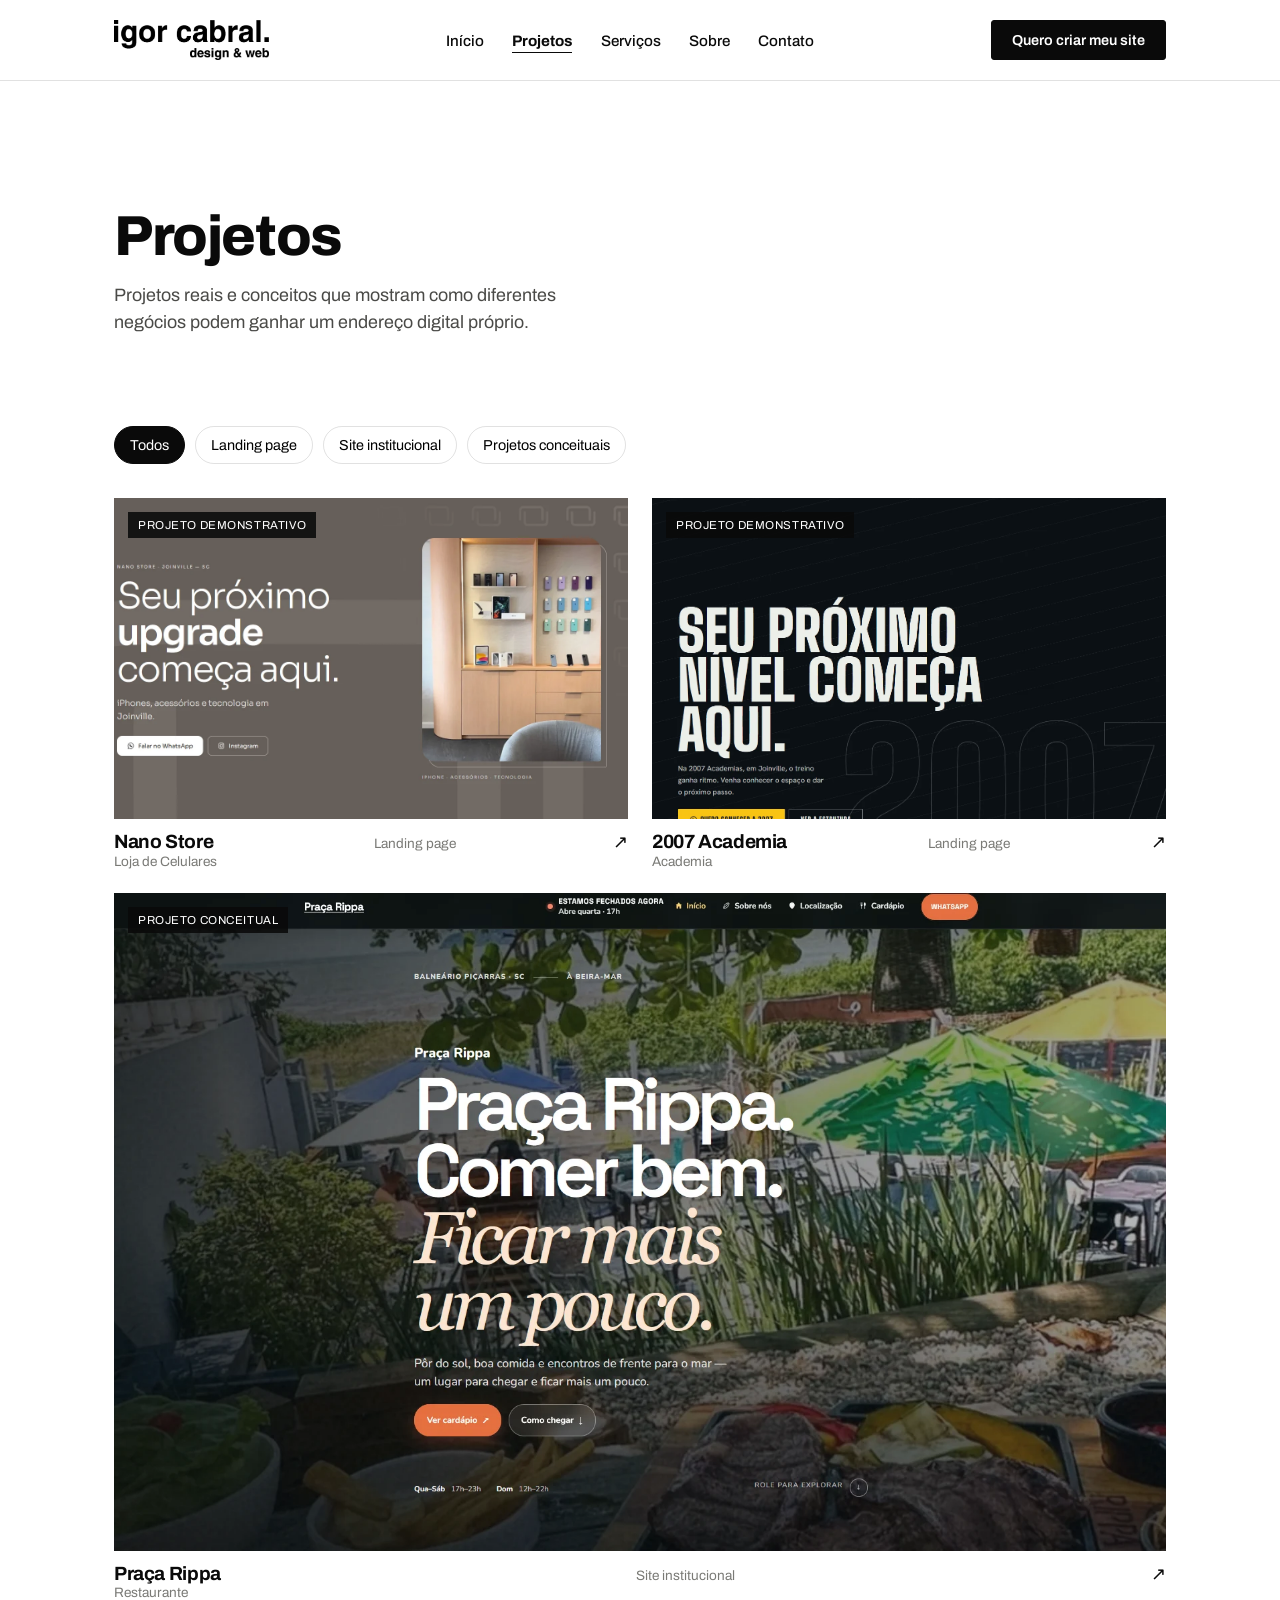
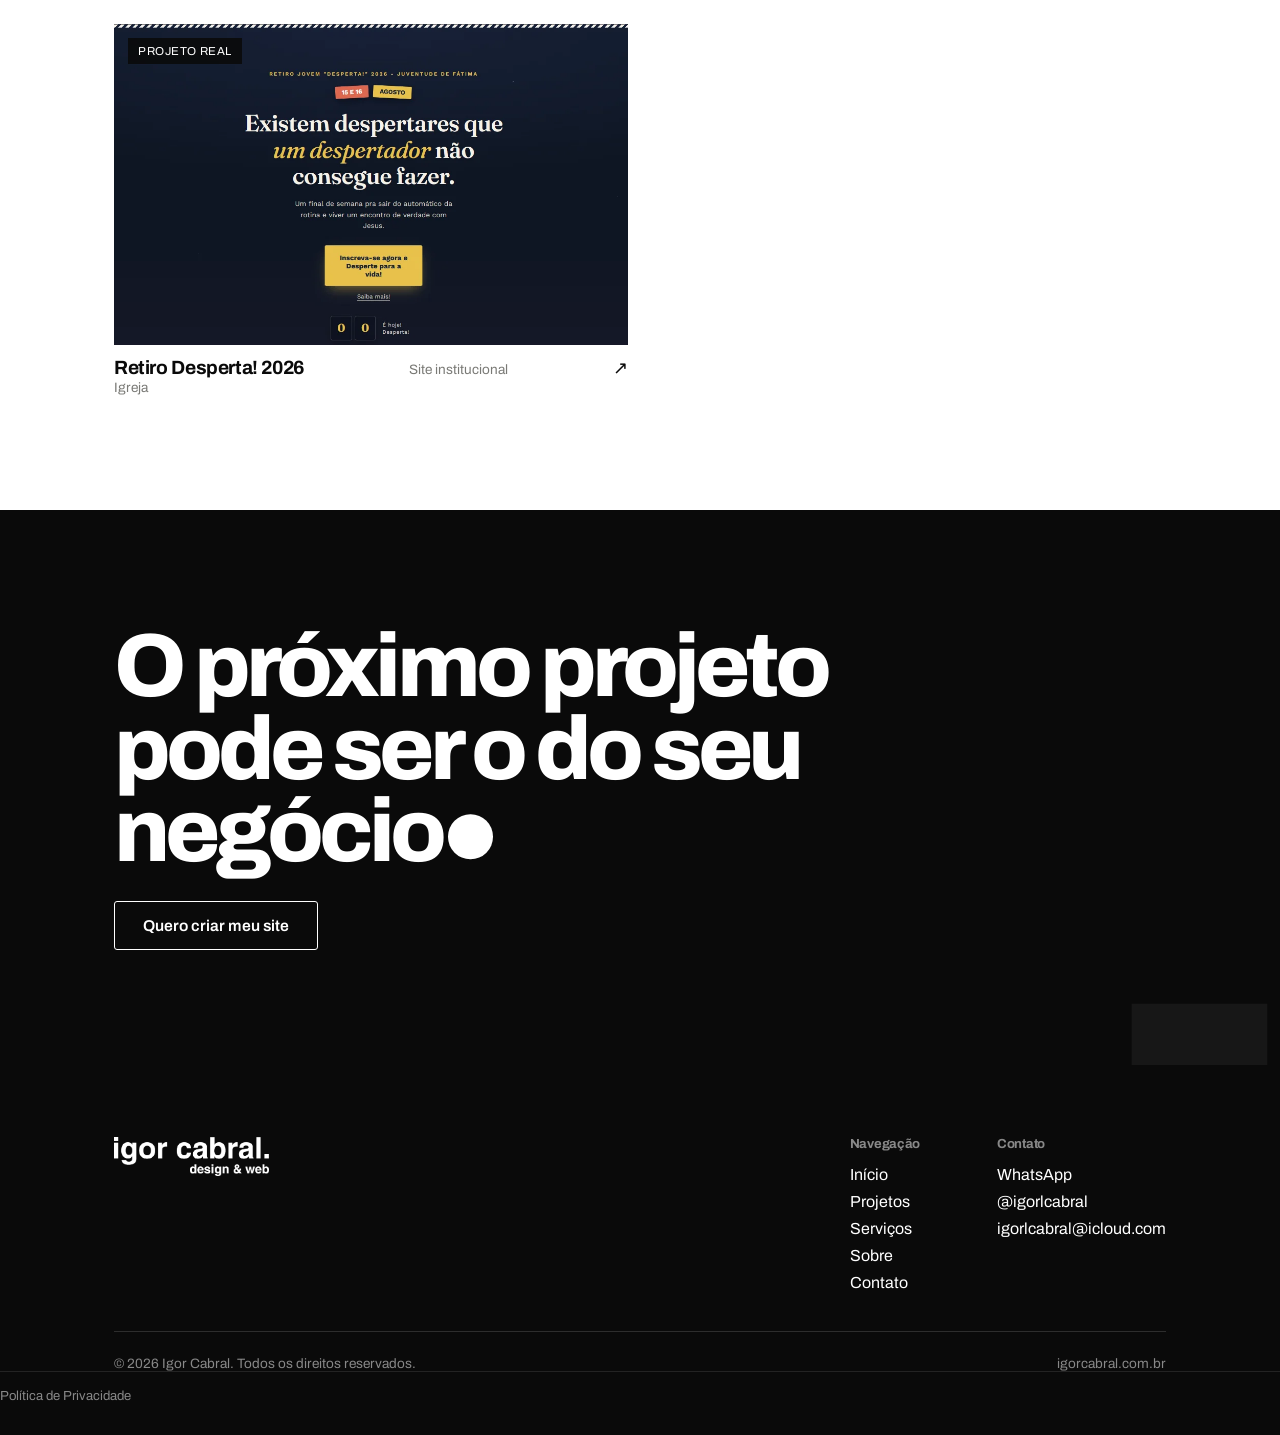
==== projetos/index.html @ 270ce200 "Initial commit via Netlify [skip ci]" ====
<!DOCTYPE html>
<html lang="pt-BR">
<head>
<meta charset="UTF-8">
<meta name="viewport" content="width=device-width, initial-scale=1.0">
<title>Projetos — igor cabral. design & web</title>
<meta name="description" content="Veja os sites e landing pages já criados por igor cabral. design & web para pequenos negócios.">
<link rel="canonical" href="https://igorcabral.com.br/projetos/">
<meta property="og:type" content="website">
<meta property="og:title" content="Projetos — igor cabral. design & web">
<meta property="og:description" content="Trabalhos feitos para pequenos negócios locais.">
<meta property="og:image" content="https://igorcabral.com.br/public/images/system/og-image.svg">
<meta property="og:url" content="https://igorcabral.com.br/projetos/">
<meta property="og:locale" content="pt_BR">
<meta name="theme-color" content="#0a0a0a"><link rel="manifest" href="../../site.webmanifest"><link rel="icon" href="../public/images/system/favicon.svg">
<link rel="stylesheet" href="../css/style.css">
</head>
<body>

<header class="site-header">
  <nav class="nav wrap">
    <a href="../index.html" class="brand-logo"><img src="../public/images/brand/logo-white.png" alt="igor cabral. — design &amp; web"></a>
    <ul class="nav-links">
      <li><a href="../index.html">Início</a></li>
      <li><a href="index.html" data-path="/projetos/" aria-current="page">Projetos</a></li>
      <li><a href="../servicos.html">Serviços</a></li>
      <li><a href="../sobre.html">Sobre</a></li>
      <li><a href="../contato.html">Contato</a></li>
    </ul>
    <div class="nav-cta">
      <a href="#" class="btn btn--sm" data-wa-link>Quero criar meu site</a>
      <button class="nav-toggle" aria-label="Abrir menu" aria-expanded="false"><span></span></button>
    </div>
  </nav>
</header>

<main>
  <section class="page-hero">
    <div class="wrap">
      <h1 class="display" style="font-size:clamp(2.2rem,4.4vw,3.6rem);">Projetos</h1>
      <p class="lede" style="margin-top:18px;">
        Projetos reais e conceitos que mostram como diferentes negócios podem ganhar um endereço digital próprio.
      </p>
    </div>
  </section>

  <section style="padding-top:0;">
    <div class="wrap">
      <div class="project-filters reveal" id="project-filters" aria-label="Filtrar projetos"></div>
      <div class="project-grid reveal" id="all-projects"></div>
      <p class="center-note" id="empty-note" style="display:none;">Nenhum projeto nesta categoria.</p>
    </div>
  </section>

  <section class="cta-final">
    <div class="wrap">
      <h2 class="h2" style="max-width:16ch;">O próximo projeto pode ser o do seu negócio<span class="dot dot--lg"></span></h2>
      <div class="hero-foot" style="margin-top:28px;">
        <a href="#" class="btn" data-wa-link>Quero criar meu site</a>
      </div>
    </div>
  </section>
</main>

<footer class="site-footer">
  <div class="wrap">
    <div class="footer-top">
      <div><div class="brand-logo"><img src="../public/images/brand/logo-white.png" alt="igor cabral. — design &amp; web"></div></div>
      <div class="footer-cols">
        <div class="footer-col">
          <h4>Navegação</h4>
          <ul>
            <li><a href="../index.html">Início</a></li>
            <li><a href="index.html">Projetos</a></li>
            <li><a href="../servicos.html">Serviços</a></li>
            <li><a href="../sobre.html">Sobre</a></li>
            <li><a href="../contato.html">Contato</a></li>
          </ul>
        </div>
        <div class="footer-col">
          <h4>Contato</h4>
          <ul>
            <li><a href="#" data-wa-link>WhatsApp</a></li>
            <li><a href="#" data-ig-link><span data-ig-handle></span></a></li>
            <li><a href="#" data-email-link><span data-email-text></span></a></li>
          </ul>
        </div>
      </div>
    </div>
    <div class="footer-bottom">
      <span>© 2026 Igor Cabral. Todos os direitos reservados.</span>
      <span>igorcabral.com.br</span>
    </div>
  </div>
<div class="footer-legal"><a href="../politica-de-privacidade.html">Política de Privacidade</a></div></footer>

<script src="../js/config.js"></script>
<script src="../js/projects-data.js"></script>
<script src="../js/projects-render.js"></script>
<script src="../js/analytics.js"></script><script src="../js/main.js"></script>
<script>
  const grid = document.getElementById('all-projects');
  const filters = document.getElementById('project-filters');
  const categories = ['Todos', ...new Set(PROJECTS.map(p => p.category)), 'Projetos conceituais'];
  function showProjects(filter='Todos'){
    const list = filter === 'Todos' ? PROJECTS : filter === 'Projetos conceituais' ? PROJECTS.filter(p => p.status === 'Projeto conceitual') : PROJECTS.filter(p => p.category === filter);
    renderProjectGrid(grid, list);
    document.getElementById('empty-note').style.display = list.length ? 'none' : 'block';
    [...filters.children].forEach(btn => btn.classList.toggle('is-active', btn.dataset.filter === filter));
  }
  categories.forEach(category => {
    const button = document.createElement('button'); button.type='button'; button.className='filter-chip'; button.dataset.filter=category; button.textContent=category; button.addEventListener('click',()=>showProjects(category)); filters.appendChild(button);
  });
  showProjects();
</script>
</body>
</html>
---- css/style.css ----
/* ============================================================
   igor cabral. design & web — design system
   Preto + branco. Tipografia como identidade. O ponto como motivo.
   ============================================================ */

@import url('https://fonts.googleapis.com/css2?family=Archivo:ital,wght@0,400;0,500;0,600;0,700;0,800;0,900;1,400&display=swap');

:root{
  --black: #0a0a0a;
  --white: #ffffff;
  --paper: #f4f3f0;
  --gray-700: #4a4a47;
  --gray-500: #7a7a76;
  --gray-300: #d8d6d0;
  --line: rgba(10,10,10,0.12);
  --line-strong: rgba(10,10,10,0.85);

  --font: 'Archivo', 'Helvetica Neue', Arial, sans-serif;

  --container: 1180px;
  --gutter: clamp(20px, 5vw, 64px);

  --radius: 3px;

  --ease: cubic-bezier(.22,.61,.36,1);
  --dur-s: .25s;
  --dur-m: .5s;
  --dur-l: .9s;
}

*, *::before, *::after{ box-sizing: border-box; }
html{ scroll-behavior: smooth; }
@media (prefers-reduced-motion: reduce){
  html{ scroll-behavior: auto; }
}

body{
  margin: 0;
  font-family: var(--font);
  background: var(--white);
  color: var(--black);
  -webkit-font-smoothing: antialiased;
  text-rendering: optimizeLegibility;
  overflow-x: hidden;
}

[hidden]{ display: none !important; }
img{ max-width: 100%; display: block; }
a{ color: inherit; text-decoration: none; }
ul{ margin: 0; padding: 0; list-style: none; }
button{ font-family: inherit; }

::selection{ background: var(--black); color: var(--white); }

.wrap{
  max-width: var(--container);
  margin: 0 auto;
  padding-left: var(--gutter);
  padding-right: var(--gutter);
}

/* ---------- Focus states ---------- */
a:focus-visible, button:focus-visible, input:focus-visible, textarea:focus-visible{
  outline: 2px solid var(--black);
  outline-offset: 3px;
}

/* ---------- Type scale ---------- */
h1, h2, h3, h4{
  margin: 0;
  font-weight: 800;
  letter-spacing: -0.02em;
  line-height: 1.02;
}
.display{
  font-size: clamp(2.6rem, 5.4vw + 0.6rem, 5.4rem);
  font-weight: 800;
  line-height: 0.98;
  letter-spacing: -0.025em;
}
.h2{ font-size: clamp(1.9rem, 3.2vw, 2.75rem); font-weight: 800; }
.h3{ font-size: clamp(1.25rem, 1.6vw, 1.5rem); font-weight: 700; letter-spacing: -0.01em; }
p{ margin: 0; }
.lede{ font-size: clamp(1.05rem, 1.4vw, 1.3rem); line-height: 1.55; color: var(--gray-700); font-weight: 400; max-width: 46ch; }
.body{ font-size: 1rem; line-height: 1.7; color: var(--gray-700); max-width: 60ch; }
.small{ font-size: 0.85rem; color: var(--gray-500); }

/* the mark: a solid dot referencing "cabral." in the wordmark */
.dot{
  display: inline-block;
  width: 0.16em;
  height: 0.16em;
  border-radius: 50%;
  background: currentColor;
  margin-left: 0.06em;
  vertical-align: baseline;
  transform: translateY(-0.02em);
}
.dot--lg{ width: 0.5em; height: 0.5em; }

/* ---------- Buttons ---------- */
.btn{
  display: inline-flex;
  align-items: center;
  gap: 10px;
  padding: 15px 28px;
  border: 1px solid var(--black);
  border-radius: var(--radius);
  font-weight: 600;
  font-size: 0.98rem;
  background: var(--black);
  color: var(--white);
  transition: background var(--dur-s) var(--ease), color var(--dur-s) var(--ease), border-color var(--dur-s) var(--ease);
  cursor: pointer;
  white-space: nowrap;
}
.btn:hover{ background: var(--white); color: var(--black); }
.btn--ghost{ background: transparent; color: var(--black); }
.btn--ghost:hover{ background: var(--black); color: var(--white); }
.btn--sm{ padding: 11px 20px; font-size: 0.9rem; }

/* ---------- Nav ---------- */
.site-header{
  position: sticky;
  top: 0;
  z-index: 100;
  background: rgba(255,255,255,0.88);
  backdrop-filter: saturate(140%) blur(10px);
  border-bottom: 1px solid var(--line);
}
.nav{
  display: flex;
  align-items: center;
  justify-content: space-between;
  padding-top: 20px;
  padding-bottom: 20px;
}
.wordmark{
  font-weight: 800;
  font-size: 1.05rem;
  letter-spacing: -0.01em;
  line-height: 1;
}
.wordmark span{ display:block; font-weight: 500; font-size: 0.62em; color: var(--gray-500); margin-top: 2px; }

.nav-links{
  display: flex;
  align-items: center;
  gap: clamp(18px, 2.2vw, 36px);
}
.nav-links a{
  font-weight: 500;
  font-size: 0.95rem;
  position: relative;
  padding: 4px 0;
}
.nav-links a::after{
  content: '';
  position: absolute;
  left: 0; right: 100%;
  bottom: 0;
  height: 1px;
  background: var(--black);
  transition: right var(--dur-s) var(--ease);
}
.nav-links a:hover::after,
.nav-links a[aria-current="page"]::after{ right: 0; }
.nav-links a[aria-current="page"]{ font-weight: 700; }

.nav-cta{ display: flex; align-items: center; gap: 18px; }

.nav-toggle{
  display: none;
  width: 32px; height: 24px;
  background: none; border: none; padding: 0;
  position: relative;
  cursor: pointer;
}
.nav-toggle span, .nav-toggle span::before, .nav-toggle span::after{
  content: '';
  position: absolute;
  left: 0; right: 0;
  height: 2px;
  background: var(--black);
  transition: transform var(--dur-s) var(--ease), opacity var(--dur-s) var(--ease);
}
.nav-toggle span{ top: 11px; }
.nav-toggle span::before{ top: -8px; }
.nav-toggle span::after{ top: 8px; }
.nav-toggle[aria-expanded="true"] span{ background: transparent; }
.nav-toggle[aria-expanded="true"] span::before{ transform: translateY(8px) rotate(45deg); }
.nav-toggle[aria-expanded="true"] span::after{ transform: translateY(-8px) rotate(-45deg); }

@media (max-width: 860px){
  .nav-toggle{ display: block; }
  .nav-links{
    position: fixed;
    inset: 73px 0 0 0;
    background: var(--white);
    flex-direction: column;
    align-items: flex-start;
    padding: 32px var(--gutter);
    gap: 26px;
    transform: translateX(100%);
    transition: transform var(--dur-m) var(--ease);
  }
  .nav-links.is-open{ transform: translateX(0); }
  .nav-links a{ font-size: 1.5rem; font-weight: 700; }
  .nav-cta .btn--sm{ display: none; }
}

/* ---------- Sections ---------- */
section{ padding: clamp(56px, 9vw, 120px) 0; }
.section--paper{ background: var(--paper); }
.section-head{
  display: flex;
  align-items: flex-end;
  justify-content: space-between;
  gap: 32px;
  margin-bottom: clamp(32px, 5vw, 64px);
  flex-wrap: wrap;
}
.hr{ border: none; border-top: 1px solid var(--line); margin: 0; }

/* ---------- Hero ---------- */
.hero{
  padding-top: clamp(56px, 10vw, 110px);
  padding-bottom: clamp(56px, 8vw, 96px);
}
.hero-grid{
  display: grid;
  grid-template-columns: 1fr;
  gap: 40px;
}
.hero h1{
  max-width: 15ch;
}
.hero-line{ display:block; overflow: hidden; }
.hero-line > span{
  display: block;
  transform: translateY(110%);
  opacity: 0;
}
.js .hero-line > span{ animation: line-up var(--dur-l) var(--ease) forwards; }
.hero-line:nth-child(1) > span{ animation-delay: .05s; }
.hero-line:nth-child(2) > span{ animation-delay: .18s; }
.hero-line:nth-child(3) > span{ animation-delay: .31s; }
@keyframes line-up{ to{ transform: translateY(0); opacity: 1; } }

.hero-dot{
  width: 14px; height: 14px; border-radius: 50%; background: var(--black);
  opacity: 0; transform: scale(0);
}
.js .hero-dot{ animation: dot-pop .5s var(--ease) forwards; animation-delay: .78s; }
@keyframes dot-pop{ to{ opacity: 1; transform: scale(1); } }

@media (prefers-reduced-motion: reduce){
  .hero-line > span{ transform: none; opacity: 1; animation: none; }
  .hero-dot{ opacity: 1; transform: scale(1); animation: none; }
}

.hero-foot{
  display: flex;
  align-items: center;
  gap: 28px;
  margin-top: 44px;
  flex-wrap: wrap;
}
.hero-foot .lede{ margin: 0; }

.hero-meta{
  display: flex;
  gap: clamp(28px, 4vw, 64px);
  margin-top: clamp(48px, 7vw, 88px);
  padding-top: 28px;
  border-top: 1px solid var(--line);
  flex-wrap: wrap;
}
.hero-meta li{ font-size: 0.92rem; color: var(--gray-700); }
.hero-meta li b{ display:block; font-size: 1.6rem; font-weight: 800; color: var(--black); }

/* ---------- Reveal on scroll (single subtle utility, not per-card) ---------- */
.reveal{ opacity: 0; transform: translateY(18px); transition: opacity .7s var(--ease), transform .7s var(--ease); }
.reveal.is-visible{ opacity: 1; transform: translateY(0); }
@media (prefers-reduced-motion: reduce){
  .reveal{ opacity: 1; transform: none; transition: none; }
}

/* ---------- Problema / lista com pontos ---------- */
.dot-list{ display: flex; flex-direction: column; gap: 18px; }
.dot-list li{
  display: flex;
  gap: 16px;
  align-items: flex-start;
  font-size: 1.05rem;
  color: var(--black);
  padding-bottom: 18px;
  border-bottom: 1px solid var(--line);
}
.dot-list li:last-child{ border-bottom: none; padding-bottom: 0; }
.dot-list .dot{ margin-top: 0.55em; width: 7px; height: 7px; flex: none; }

.split{
  display: grid;
  grid-template-columns: 1fr;
  gap: clamp(32px, 6vw, 80px);
}
@media (min-width: 900px){
  .split{ grid-template-columns: 0.85fr 1.15fr; align-items: start; }
  .split--rev{ grid-template-columns: 1.15fr 0.85fr; }
}

/* ---------- Benefícios grid ---------- */
.benefits{
  display: grid;
  grid-template-columns: repeat(auto-fit, minmax(240px, 1fr));
  gap: 1px;
  background: var(--line);
  border: 1px solid var(--line);
}
.benefit{
  background: var(--white);
  padding: clamp(28px, 3vw, 40px) clamp(24px, 3vw, 32px);
}
.benefit .num{ font-size: 0.85rem; color: var(--gray-500); font-weight: 600; }
.benefit h3{ margin-top: 14px; margin-bottom: 10px; }

/* ---------- Como funciona (sequência real -> numeração ok) ---------- */
.steps{ display: flex; flex-direction: column; }
.step{
  display: grid;
  grid-template-columns: 64px 1fr;
  gap: 20px;
  padding: 30px 0;
  border-top: 1px solid var(--line);
}
.step:last-child{ border-bottom: 1px solid var(--line); }
.step .num{ font-size: 1.6rem; font-weight: 800; color: var(--gray-300); line-height: 1; }
.step h3{ margin-bottom: 8px; }

/* ---------- Projetos grid ---------- */
.project-grid{
  display: grid;
  grid-template-columns: repeat(auto-fit, minmax(300px, 1fr));
  gap: clamp(28px, 3vw, 44px);
}
.project-card{ display: block; }
.project-card .frame{
  position: relative;
  aspect-ratio: 4/3;
  background: var(--paper);
  border: 1px solid var(--line);
  overflow: hidden;
}
.project-card .frame img{ width: 100%; height: 100%; object-fit: cover; transition: transform var(--dur-m) var(--ease); }
.project-card:hover .frame img{ transform: scale(1.045); }
.placeholder-cover{
  width: 100%; height: 100%;
  display: flex; align-items: center; justify-content: center;
  flex-direction: column;
  gap: 8px;
  color: var(--gray-500);
}
.placeholder-cover svg{ width: 30%; opacity: .5; }
.project-card .meta{
  display: flex;
  justify-content: space-between;
  align-items: baseline;
  margin-top: 16px;
  gap: 12px;
}
.project-card .meta h3{ font-weight: 700; font-size: 1.15rem; }
.project-card .meta span{ font-size: 0.85rem; color: var(--gray-500); white-space: nowrap; }

/* ---------- Serviços ---------- */
.service-list{ display: flex; flex-direction: column; }
.service{
  display: grid;
  grid-template-columns: 1fr;
  gap: 18px;
  padding: clamp(28px, 4vw, 44px) 0;
  border-top: 1px solid var(--line);
}
.service:last-child{ border-bottom: 1px solid var(--line); }
@media (min-width: 760px){
  .service{ grid-template-columns: 1fr 1.4fr; align-items: baseline; }
}

/* ---------- FAQ ---------- */
.faq-item{ border-top: 1px solid var(--line); }
.faq-item:last-child{ border-bottom: 1px solid var(--line); }
.faq-q{
  width: 100%;
  display: flex;
  align-items: center;
  justify-content: space-between;
  gap: 20px;
  background: none;
  border: none;
  text-align: left;
  padding: 24px 0;
  font-size: 1.1rem;
  font-weight: 700;
  cursor: pointer;
  color: var(--black);
}
.faq-q .plus{
  flex: none;
  width: 20px; height: 20px;
  position: relative;
}
.faq-q .plus::before, .faq-q .plus::after{
  content: '';
  position: absolute;
  background: var(--black);
  transition: transform var(--dur-s) var(--ease);
}
.faq-q .plus::before{ left: 0; top: 9px; width: 20px; height: 2px; }
.faq-q .plus::after{ left: 9px; top: 0; width: 2px; height: 20px; }
.faq-item[data-open="true"] .plus::after{ transform: rotate(90deg); }
.faq-a{
  max-height: 0;
  overflow: hidden;
  transition: max-height var(--dur-m) var(--ease);
}
.faq-a p{ padding-bottom: 26px; }

/* ---------- CTA final ---------- */
.cta-final{
  background: var(--black);
  color: var(--white);
}
.cta-final .lede{ color: var(--gray-300); }
.cta-final .btn{ background: var(--white); color: var(--black); border-color: var(--white); }
.cta-final .btn:hover{ background: transparent; color: var(--white); }
.cta-final .btn--ghost{ color: var(--white); border-color: rgba(255,255,255,.4); }
.cta-final .btn--ghost:hover{ background: var(--white); color: var(--black); }

/* ---------- Footer ---------- */
.site-footer{ padding: clamp(48px, 6vw, 72px) 0 32px; border-top: 1px solid var(--line); }
.footer-top{
  display: flex;
  justify-content: space-between;
  gap: 40px;
  flex-wrap: wrap;
  padding-bottom: 40px;
}
.footer-cols{ display: flex; gap: clamp(40px, 6vw, 88px); flex-wrap: wrap; }
.footer-col h4{ font-size: 0.82rem; font-weight: 700; margin-bottom: 16px; color: var(--gray-500); }
.footer-col ul{ display: flex; flex-direction: column; gap: 10px; }
.footer-col a:hover{ text-decoration: underline; }
.footer-bottom{
  display: flex;
  justify-content: space-between;
  gap: 16px;
  flex-wrap: wrap;
  padding-top: 24px;
  border-top: 1px solid var(--line);
  color: var(--gray-500);
  font-size: 0.85rem;
}

/* ---------- WhatsApp floating button ---------- */
.wa-float{
  position: fixed;
  right: 20px;
  bottom: 20px;
  z-index: 90;
  width: 56px; height: 56px;
  border-radius: 50%;
  background: var(--black);
  color: var(--white);
  display: flex;
  align-items: center;
  justify-content: center;
  box-shadow: 0 6px 20px rgba(0,0,0,.25);
  transition: transform var(--dur-s) var(--ease);
}
.wa-float:hover{ transform: scale(1.06); }
.wa-float svg{ width: 26px; height: 26px; }

/* ---------- Page hero (páginas internas) ---------- */
.page-hero{ padding-top: clamp(48px, 8vw, 84px); padding-bottom: clamp(36px, 5vw, 56px); }
.page-hero .eyebrow-line{ display:flex; align-items:center; gap:10px; margin-bottom: 18px; color: var(--gray-500); font-size: .9rem; font-weight: 600; }
.breadcrumb a:hover{ text-decoration: underline; }

/* ---------- Contato ---------- */
.contact-card{
  border: 1px solid var(--line);
  padding: clamp(32px, 5vw, 56px);
  display: flex;
  flex-direction: column;
  gap: 28px;
  align-items: flex-start;
}
.contact-links{ display:flex; flex-direction: column; gap: 14px; }
.contact-links a{ font-size: 1.05rem; font-weight: 600; }
.contact-links a:hover{ text-decoration: underline; }

/* ---------- Form (opcional simples) ---------- */
.field{ display:flex; flex-direction:column; gap:8px; margin-bottom: 20px; }
.field label{ font-size: 0.85rem; font-weight: 600; }
.field input, .field textarea{
  border: 1px solid var(--line-strong);
  border-radius: var(--radius);
  padding: 13px 14px;
  font-family: inherit;
  font-size: 1rem;
  background: var(--white);
}
.field textarea{ min-height: 120px; resize: vertical; }

/* ---------- Utility ---------- */
.mt-0{ margin-top:0; }
.center-note{ text-align:center; color: var(--gray-500); font-size: .9rem; padding: 40px 0; }

/* ============================================================
   v2 — direção de arte / motion / editorial portfolio
   ============================================================ */
:root{
  --ink:#0a0a0a; --paper:#f2f0eb; --muted:#666661; --hair:rgba(10,10,10,.13);
  --ease-out:cubic-bezier(.16,1,.3,1);
}
body{background:#fff}
body::before{content:"";position:fixed;inset:0 0 auto 0;height:3px;background:#0a0a0a;transform:scaleX(var(--scroll,0));transform-origin:left;z-index:9999;pointer-events:none}
.site-header{background:rgba(255,255,255,.78);backdrop-filter:blur(18px) saturate(130%);}
.wordmark{font-size:1.08rem;letter-spacing:-.04em}
.wordmark span{letter-spacing:-.01em}
.nav{min-height:76px}
.btn{position:relative;overflow:hidden;isolation:isolate;transition:transform .35s var(--ease-out),background .35s var(--ease-out),color .35s var(--ease-out),border-color .35s var(--ease-out);}
.btn::before{content:"";position:absolute;inset:0;background:#fff;transform:scaleY(0);transform-origin:bottom;transition:transform .38s var(--ease-out);z-index:-1}
.btn:hover{transform:translateY(-2px)}
.btn:hover::before{transform:scaleY(1)}
.btn:not(.btn--ghost){color:#fff;background:#0a0a0a}
.btn:not(.btn--ghost):hover{color:#0a0a0a;background:#fff}
.btn--ghost{background:transparent;color:#0a0a0a}
.btn--ghost::before{background:#0a0a0a}
.btn--ghost:hover{color:#fff;background:#0a0a0a}
.hero{padding-top:clamp(72px,11vw,150px);padding-bottom:clamp(70px,10vw,130px);position:relative;min-height:calc(100vh - 76px);display:flex;align-items:center;overflow:hidden}
.hero-grid{grid-template-columns:minmax(0,1.03fr) minmax(300px,.72fr);align-items:center;gap:clamp(40px,7vw,100px)}
.hero h1{max-width:12ch;font-size:clamp(3.3rem,7.3vw,7.7rem);letter-spacing:-.065em;line-height:.88}
.hero .lede{font-size:clamp(1.05rem,1.5vw,1.32rem);max-width:54ch}
.hero-foot{margin-top:34px;gap:14px}
.hero-meta{margin-top:60px;padding-top:24px;gap:18px;display:grid;grid-template-columns:repeat(3,1fr)}
.hero-meta li{padding-right:20px}.hero-meta li b{font-size:1.1rem;margin-bottom:5px}.hero-meta li+li{border-left:1px solid var(--hair);padding-left:18px}
.hero-art{position:relative;min-height:500px;display:grid;place-items:center;perspective:1200px}
.hero-orbit{position:absolute;width:min(38vw,500px);aspect-ratio:1;border:1px solid rgba(10,10,10,.13);border-radius:50%;animation:spin 24s linear infinite}
.hero-orbit::before,.hero-orbit::after{content:"";position:absolute;width:9px;height:9px;border-radius:50%;background:#0a0a0a}
.hero-orbit::before{left:15%;top:12%}.hero-orbit::after{right:9%;bottom:25%}
.browser-stack{position:relative;width:min(100%,520px);transform:rotate(-5deg);transition:transform .8s var(--ease-out)}
.hero:hover .browser-stack{transform:rotate(-2deg) translateY(-8px)}
.browser{background:#fff;border:1px solid #111;box-shadow:26px 32px 70px rgba(0,0,0,.16);overflow:hidden}
.browser.back{position:absolute;inset:60px -10px -60px 70px;transform:rotate(8deg);opacity:.24;box-shadow:none}
.browser-bar{height:36px;border-bottom:1px solid #ddd;display:flex;align-items:center;gap:6px;padding:0 12px}.browser-bar i{width:7px;height:7px;border-radius:50%;background:#111;opacity:.18}.browser-bar i:nth-child(2){opacity:.12}.browser-bar i:nth-child(3){opacity:.07}
.browser-main{padding:34px 34px 38px;min-height:300px;background:#0a0a0a;position:relative;isolation:isolate}
.browser-main::after{content:"";position:absolute;right:-12%;bottom:-28%;width:64%;aspect-ratio:1;border-radius:50%;background:#f2f0eb;z-index:-1}
.browser-main .tiny{color:#fff;font-size:10px;letter-spacing:.2em}.browser-main h3{color:#fff;font-size:clamp(32px,3.7vw,44px);line-height:.9;letter-spacing:-.06em;margin:40px 0 28px;max-width:8ch}.browser-main .mock-lines{display:flex;gap:6px;flex-direction:column}.browser-main .mock-lines span{display:block;height:6px;background:#fff;width:55%;opacity:.7}.browser-main .mock-lines span:nth-child(2){width:40%;opacity:.4}.browser-main .mock-dot{width:72px;height:72px;border:1px solid #111;border-radius:50%;margin:25px 0 0 auto;background:#f2f0eb}
.hero-stamp{position:absolute;bottom:7%;right:2%;font-size:.72rem;letter-spacing:.16em;text-transform:uppercase;writing-mode:vertical-rl;color:#777}
.marquee{border-top:1px solid var(--hair);border-bottom:1px solid var(--hair);overflow:hidden;white-space:nowrap;background:#0a0a0a;color:#fff;display:block}
.marquee-track{display:flex;width:max-content;min-width:100%;justify-content:flex-start;align-items:center;gap:40px;padding:16px 0;animation:marquee 28s linear infinite;font-size:.78rem;letter-spacing:.18em;text-transform:uppercase;will-change:transform}.marquee-group{display:flex;align-items:center;gap:40px;flex:0 0 auto}.marquee-track b{font-weight:700}.marquee-track .m-dot{flex:0 0 7px;width:7px;height:7px;border-radius:50%;background:#fff;align-self:center}
@keyframes marquee{from{transform:translate3d(0,0,0)}to{transform:translate3d(-50%,0,0)}}@keyframes spin{to{transform:rotate(360deg)}}
.section--paper{background:var(--paper)}
section{position:relative}
.eyebrow{display:flex;align-items:center;gap:12px;text-transform:uppercase;font-size:.72rem;letter-spacing:.18em;color:#777;font-weight:700;margin-bottom:18px}.eyebrow::before{content:"";width:7px;height:7px;background:#0a0a0a;border-radius:50%}
.h2{font-size:clamp(2.2rem,4.6vw,4.5rem);letter-spacing:-.055em;line-height:.92}.body{font-size:1.02rem;line-height:1.72}.lede{line-height:1.52}
.section-head{align-items:end}
.split{gap:clamp(40px,8vw,120px)}
.split .sticky-note{position:sticky;top:120px}
.dot-list li{padding:22px 0;transition:padding-left .4s var(--ease-out)}.dot-list li:hover{padding-left:10px}.dot-list .dot{width:8px;height:8px}
.benefits{background:var(--hair)}.benefit{min-height:260px;display:flex;flex-direction:column;justify-content:space-between;transition:transform .5s var(--ease-out),background .5s var(--ease-out)}.benefit:hover{transform:translateY(-5px);background:#fff}.benefit .num{font-size:2.5rem;letter-spacing:-.05em;color:#c6c3bb}
.project-grid{grid-template-columns:repeat(12,1fr);gap:24px}.project-card{grid-column:span 6}.project-card:nth-child(3n){grid-column:span 12}.project-card .frame{aspect-ratio:16/10;background:#111;border:0}.project-card .frame img{object-fit:cover;filter:saturate(.9);transition:transform .8s var(--ease-out),filter .8s var(--ease-out)}.project-card:hover .frame img{transform:scale(1.035);filter:saturate(1)}.project-card .meta{margin-top:13px}.project-card .meta h3{font-size:1.2rem}.project-card .meta::after{content:"↗";font-size:1.1rem;transition:transform .35s var(--ease-out)}.project-card:hover .meta::after{transform:translate(4px,-4px)}
.project-card .frame::after{content:"";position:absolute;inset:0;background:linear-gradient(120deg,transparent 30%,rgba(255,255,255,.13),transparent 65%);transform:translateX(-120%);transition:transform 1s var(--ease-out)}.project-card:hover .frame::after{transform:translateX(120%)}
.service{padding:38px 0;transition:padding-left .45s var(--ease-out)}.service:hover{padding-left:14px}.service h3{font-size:clamp(1.7rem,2.4vw,2.5rem);letter-spacing:-.04em}
.steps .step{padding:34px 0;transition:padding-left .45s var(--ease-out)}.steps .step:hover{padding-left:10px}.step .num{font-size:1rem;color:#999;letter-spacing:.1em}
.about-teaser{display:grid;grid-template-columns:.72fr 1.28fr;gap:clamp(40px,8vw,110px);align-items:center}.about-visual{background:#0a0a0a;min-height:520px;position:relative;overflow:hidden}.about-visual::before{content:"";position:absolute;width:70%;aspect-ratio:1;border:1px solid rgba(255,255,255,.2);border-radius:50%;left:-15%;top:12%}.about-visual::after{content:"";position:absolute;width:1px;height:130%;background:#fff;opacity:.16;left:50%;top:-15%;transform:rotate(32deg)}.about-visual .about-word{position:absolute;bottom:28px;left:28px;color:#fff;font-size:clamp(3rem,7vw,7rem);font-weight:800;letter-spacing:-.08em;line-height:.8}.about-visual .about-word span{display:block;font-size:.17em;letter-spacing:.08em;text-transform:uppercase;margin-top:20px;color:#aaa}
.quote{font-size:clamp(2rem,4vw,4rem);font-weight:700;line-height:.98;letter-spacing:-.055em;max-width:16ch}.quote em{font-style:normal;color:#777}
.cta-final{overflow:hidden}.cta-final::before{content:".";position:absolute;font-size:50vw;line-height:.55;font-weight:900;right:-2%;bottom:-5%;opacity:.05;color:#fff}.cta-final .h2{font-size:clamp(3rem,7vw,7rem)}
.site-footer{background:#0a0a0a;color:#fff;border-top:0}.site-footer .wordmark span{color:#999}.site-footer .footer-bottom{border-color:rgba(255,255,255,.14)}.site-footer .footer-col h4,.site-footer .footer-bottom{color:#888}.site-footer .footer-col a:hover{color:#fff}
.wa-float{width:60px;height:60px;box-shadow:0 12px 35px rgba(0,0,0,.25);transition:transform .4s var(--ease-out)}.wa-float:hover{transform:scale(1.08) translateY(-3px)}
.reveal{opacity:0;transform:translateY(30px);transition:opacity .9s var(--ease-out),transform .9s var(--ease-out)}.reveal.is-visible{opacity:1;transform:none}
.reveal-stagger > *{opacity:0;transform:translateY(24px);transition:opacity .7s var(--ease-out),transform .7s var(--ease-out)}.reveal-stagger.is-visible > *{opacity:1;transform:none}.reveal-stagger.is-visible > *:nth-child(2){transition-delay:.08s}.reveal-stagger.is-visible > *:nth-child(3){transition-delay:.16s}.reveal-stagger.is-visible > *:nth-child(4){transition-delay:.24s}
.page-hero{padding-top:clamp(70px,10vw,130px);padding-bottom:clamp(50px,7vw,90px)}
.profile-card{display:grid;grid-template-columns:minmax(220px,.55fr) 1fr;gap:clamp(32px,7vw,90px);align-items:start}.profile-image{aspect-ratio:1;background:#0a0a0a;position:relative;overflow:hidden}.profile-image img{width:100%;height:100%;object-fit:cover}.profile-image .profile-placeholder{height:100%;display:grid;place-items:end start;padding:24px;color:#fff;font-size:clamp(2rem,5vw,5rem);font-weight:800;letter-spacing:-.08em;line-height:.8}.profile-copy h2{font-size:clamp(2rem,4vw,4rem);letter-spacing:-.05em}.profile-copy p{margin-top:22px}.mini-label{font-size:.7rem;letter-spacing:.16em;text-transform:uppercase;color:#777;font-weight:700}
@media(max-width:900px){.hero-grid{grid-template-columns:1fr}.hero-art{min-height:380px}.hero-meta{grid-template-columns:1fr}.hero-meta li+li{border-left:0;border-top:1px solid var(--hair);padding-left:0;padding-top:18px}.about-teaser,.profile-card{grid-template-columns:1fr}.about-visual{min-height:360px}.project-card,.project-card:nth-child(3n){grid-column:span 12}}
@media(max-width:620px){.hero{min-height:auto}.hero h1{font-size:clamp(3rem,15vw,5rem)}.hero-art{min-height:300px}.browser-main{min-height:230px;padding:24px}.browser-main h3{font-size:32px;margin:28px 0 20px}.hero-orbit{width:78vw}.hero-stamp{display:none}.section-head .btn{width:100%;justify-content:center}.project-grid{gap:34px}.project-card .frame{aspect-ratio:4/3}.about-visual{min-height:300px}}
@media(prefers-reduced-motion:reduce){.hero-orbit,.marquee-track{animation:none}.browser-stack,.project-card .frame img,.btn,.benefit,.reveal,.reveal-stagger>*{transition:none}.hero:hover .browser-stack{transform:rotate(-5deg)}.project-card .frame::after{display:none}}
.brand-logo{display:block;width:155px;line-height:0}.brand-logo img{width:100%;height:auto;display:block;filter:invert(1)}.site-footer .brand-logo img{filter:none;width:190px}
@media(max-width:620px){.brand-logo{width:132px}}

/* ---------- Refinos de leitura e interação ---------- */
@media (min-width: 621px) and (max-width: 1100px){
  .browser-main{padding:30px 28px 34px;min-height:280px}
  .browser-main h3{font-size:clamp(30px,4.2vw,40px);max-width:7ch;margin-top:34px}
  .browser-main::after{right:-20%;bottom:-35%;width:72%}
}
@media (prefers-reduced-motion: reduce){
  .marquee-track{animation:none}
}

/* ---------- Mobile polish / accessibility ---------- */
.nav-links{z-index:110;}
@media (max-width: 860px){
  .site-header{background:rgba(255,255,255,.96);}
  .nav{min-height:72px;}
  .nav-links{
    top:72px;
    inset-left:0;
    height:calc(100dvh - 72px);
    overflow-y:auto;
    background:#0a0a0a;
    color:#fff;
    padding:36px var(--gutter) 48px;
    box-shadow:0 18px 40px rgba(0,0,0,.18);
    gap:0;
  }
  .nav-links li{width:100%;border-bottom:1px solid rgba(255,255,255,.14);}
  .nav-links li:first-child{border-top:1px solid rgba(255,255,255,.14);}
  .nav-links a{display:flex;width:100%;padding:18px 0;font-size:clamp(1.45rem,7vw,2.2rem);color:#fff;}
  .nav-links a::after{background:#fff;bottom:10px;right:100%;}
  .nav-links a[aria-current="page"]::after{right:60%;}
  .nav-toggle{z-index:120;}
  .nav-toggle span,.nav-toggle span::before,.nav-toggle span::after{background:var(--black);}
  .nav-toggle[aria-expanded="true"] span::before,.nav-toggle[aria-expanded="true"] span::after{background:#fff;}
}
@media (max-width:620px){
  :root{--gutter:20px;}
  .nav{padding-top:16px;padding-bottom:16px;}
  .hero{padding-top:42px;padding-bottom:52px;}
  .hero h1{max-width:10ch;}
  .hero-foot{flex-wrap:wrap;gap:12px;}
  .hero-foot .btn{width:100%;justify-content:center;}
  .hero-meta li{padding:16px 0;}
  .browser-stack{transform:rotate(-2deg) scale(.94);transform-origin:center;}
  .browser-main h3{font-size:clamp(1.9rem,9vw,2.8rem);}
  .marquee{overflow:hidden;}
  .marquee-track{width:max-content;min-width:200%;}
  .section-head{align-items:flex-start;}
  .section-head .btn{width:100%;}
  .h2{font-size:clamp(2.05rem,11vw,3.5rem);}
  .quote{font-size:clamp(1.8rem,9vw,3rem);}
  .about-visual{min-height:280px;}
  .service,.steps .step{padding:26px 0;}
  .site-footer .footer-top{gap:42px;}
  .footer-cols{grid-template-columns:1fr 1fr;gap:28px;}
  .footer-bottom{flex-direction:column;align-items:flex-start;gap:8px;}
  .wa-float{width:54px;height:54px;right:16px;bottom:16px;}
}

/* Animated ambient details */
@keyframes float-soft{0%,100%{transform:translate3d(0,0,0)}50%{transform:translate3d(0,-10px,0)}}
@keyframes pulse-dot{0%,100%{transform:scale(1);opacity:.7}50%{transform:scale(1.35);opacity:1}}
.hero-orbit{animation:spin 18s linear infinite,float-soft 5s ease-in-out infinite;}
.hero-stamp{animation:pulse-dot 3.2s ease-in-out infinite;}
.project-card .meta{transition:transform .4s var(--ease);}
.project-card:hover .meta{transform:translateX(5px);}
.service::after{content:'↗';float:right;font-size:1.25rem;opacity:.25;transform:translateX(-8px);transition:opacity .35s var(--ease),transform .35s var(--ease);}
.service:hover::after{opacity:1;transform:translateX(0);}
@media(prefers-reduced-motion:reduce){.hero-orbit,.hero-stamp{animation:none}.project-card:hover .meta,.service:hover::after{transform:none}.service::after{transition:none}}

/* Privacy / cookie notice */
.cookie-consent{position:fixed;left:20px;right:20px;bottom:20px;z-index:500;max-width:720px;padding:18px 20px;background:#0a0a0a;color:#fff;box-shadow:0 18px 55px rgba(0,0,0,.28);display:flex;align-items:center;gap:20px;justify-content:space-between;border:1px solid rgba(255,255,255,.14)}
.cookie-consent p{font-size:.86rem;line-height:1.5;color:#ddd;max-width:58ch}.cookie-consent a{text-decoration:underline}.cookie-consent .btn{background:#fff;color:#0a0a0a;border-color:#fff;padding:10px 18px;flex:none}.cookie-consent .btn:hover{background:#ddd;color:#0a0a0a}
@media(max-width:620px){.cookie-consent{left:12px;right:12px;bottom:12px;display:block}.cookie-consent .btn{width:100%;justify-content:center;margin-top:14px}}

/* 404 */
.error-page{min-height:calc(100vh - 160px);display:grid;place-items:center;text-align:center;padding:80px 0}.error-code{font-size:clamp(7rem,24vw,18rem);line-height:.75;font-weight:900;letter-spacing:-.09em}.error-page .lede{margin:24px auto 0}.error-page .hero-foot{justify-content:center;margin-top:30px}

.legal-copy h2{font-size:clamp(1.35rem,2.2vw,1.8rem);margin:42px 0 14px}.legal-copy h2:first-child{margin-top:0}.legal-copy p{font-size:1rem;line-height:1.8;color:var(--gray-700);max-width:70ch}.legal-copy a{font-weight:600;text-decoration:underline}.footer-legal{border-top:1px solid rgba(255,255,255,.1);padding:16px 0 0;color:#888;font-size:.82rem}.footer-legal a:hover{color:#fff}
@media(max-width:620px){.legal-copy h2{margin-top:32px}.legal-copy p{font-size:.96rem}.footer-legal{margin-top:8px}}

/* ===== V4: CASES EDITÁVEIS ===== */
.project-filters{display:flex;gap:10px;flex-wrap:wrap;margin:0 0 34px}
.filter-chip{appearance:none;border:1px solid var(--line);background:transparent;padding:10px 15px;border-radius:999px;font:inherit;font-size:.9rem;cursor:pointer;transition:.25s ease}
.filter-chip:hover,.filter-chip.is-active{background:var(--black);color:var(--white);border-color:var(--black)}
.project-card .frame{position:relative}
.project-status{position:absolute;left:14px;top:14px;padding:7px 10px;background:rgba(10,10,10,.88);color:#fff;font-size:.72rem;letter-spacing:.05em;text-transform:uppercase;z-index:2}
.image-fallback{background:#111}.image-fallback::before{content:"Imagem do projeto";position:absolute;inset:0;display:grid;place-items:center;color:#aaa;font-size:.8rem;letter-spacing:.08em;text-transform:uppercase}
.case-kicker{font-size:.8rem;text-transform:uppercase;letter-spacing:.12em;color:var(--gray-500);margin-bottom:16px}
.case-cover{aspect-ratio:16/9;background:#111}.case-cover img,.case-gallery img{width:100%;height:100%;object-fit:cover}
.case-layout{display:grid;grid-template-columns:minmax(220px,.7fr) minmax(0,1.3fr);gap:clamp(40px,8vw,120px)}
.case-facts{border-top:1px solid var(--line)}.case-facts>div{padding:17px 0;border-bottom:1px solid var(--line);display:grid;gap:5px}.case-facts b{font-size:.95rem;line-height:1.5}
.case-copy{display:grid;gap:48px}.case-copy .eyebrow{display:block;margin-bottom:12px}.case-copy .body{font-size:clamp(1.08rem,2vw,1.35rem);line-height:1.6;max-width:58ch}
.case-gallery{display:grid;grid-template-columns:repeat(2,minmax(0,1fr));gap:24px}.case-gallery .frame{aspect-ratio:4/3}.case-gallery .frame:first-child:last-child{grid-column:1/-1;aspect-ratio:16/9}
.case-nav{display:flex;justify-content:space-between;gap:24px;padding:28px 0;border-top:1px solid var(--line);font-weight:700}.case-nav a:last-child{text-align:right}
@media(max-width:760px){.case-layout{grid-template-columns:1fr}.case-gallery{grid-template-columns:1fr}.case-gallery .frame:first-child:last-child{aspect-ratio:4/3}.project-filters{overflow:auto;flex-wrap:nowrap;padding-bottom:5px}.filter-chip{white-space:nowrap}.case-nav{font-size:.9rem}}
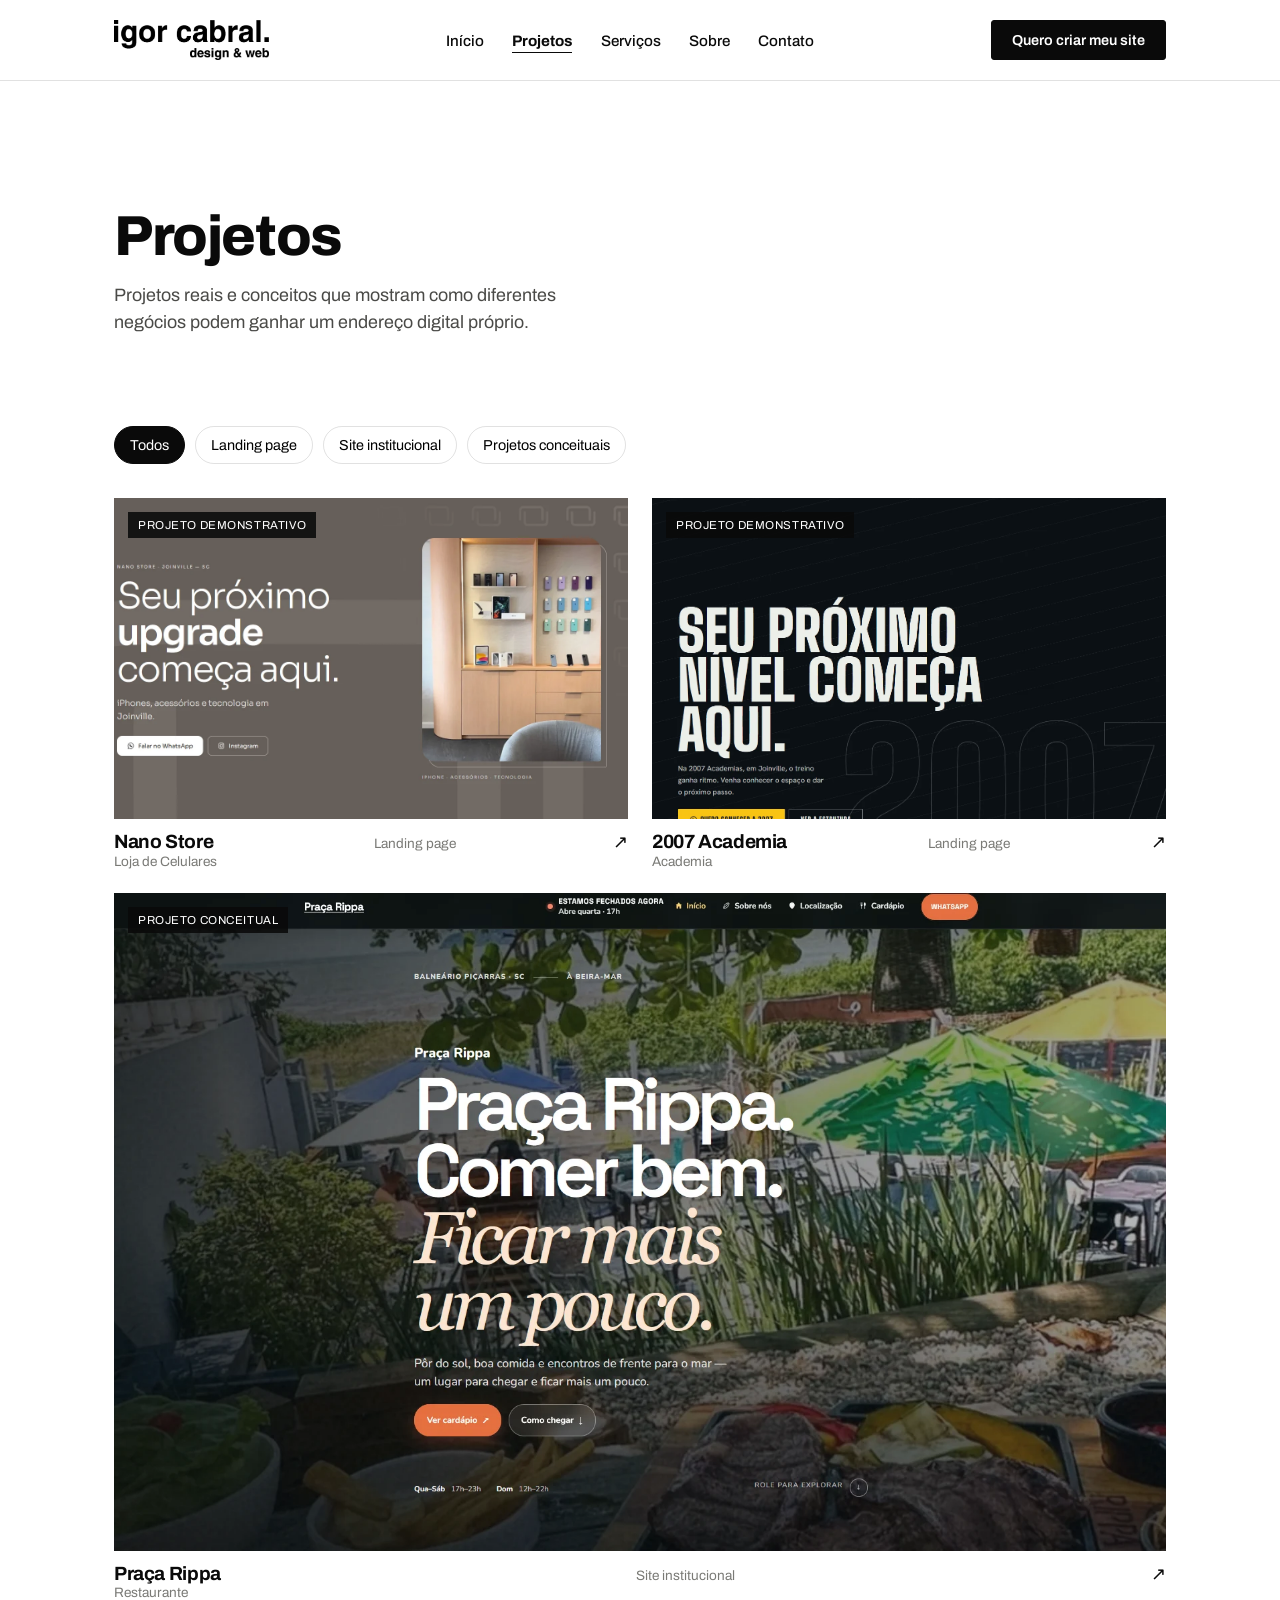
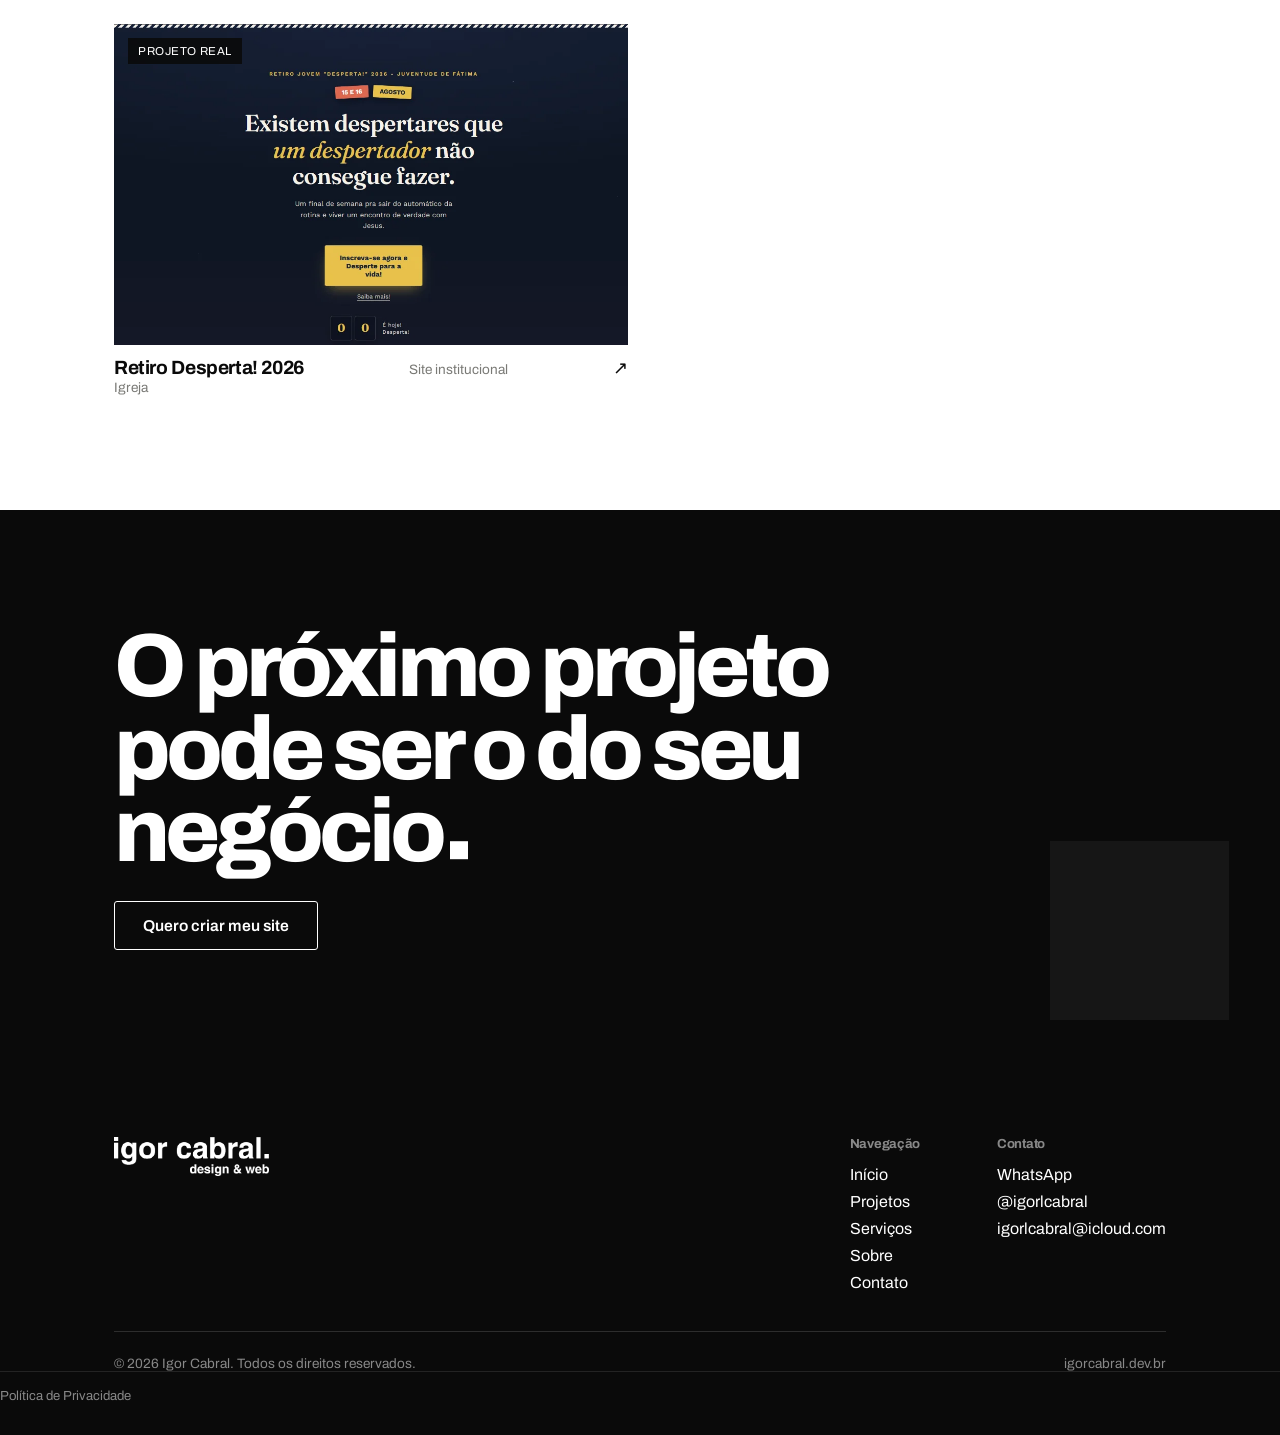
==== commit 006f3670: "Update index.html" ====
--- a/projetos/index.html
+++ b/projetos/index.html
@@ -5,15 +5,15 @@
 <meta name="viewport" content="width=device-width, initial-scale=1.0">
 <title>Projetos — igor cabral. design & web</title>
 <meta name="description" content="Veja os sites e landing pages já criados por igor cabral. design & web para pequenos negócios.">
-<link rel="canonical" href="https://igorcabral.com.br/projetos/">
+<link rel="canonical" href="https://igorcabral.dev.br/projetos/">
 <meta property="og:type" content="website">
 <meta property="og:title" content="Projetos — igor cabral. design & web">
 <meta property="og:description" content="Trabalhos feitos para pequenos negócios locais.">
-<meta property="og:image" content="https://igorcabral.com.br/public/images/system/og-image.svg">
-<meta property="og:url" content="https://igorcabral.com.br/projetos/">
+<meta property="og:image" content="https://igorcabral.dev.br/public/images/system/og-image.svg">
+<meta property="og:url" content="https://igorcabral.dev.br/projetos/">
 <meta property="og:locale" content="pt_BR">
 <meta name="theme-color" content="#0a0a0a"><link rel="manifest" href="../../site.webmanifest"><link rel="icon" href="../public/images/system/favicon.svg">
-<link rel="stylesheet" href="../css/style.css">
+<link rel="stylesheet" href="../css/style.css?v=20261008">
 </head>
 <body>
 
@@ -89,7 +89,7 @@
     </div>
     <div class="footer-bottom">
       <span>© 2026 Igor Cabral. Todos os direitos reservados.</span>
-      <span>igorcabral.com.br</span>
+      <span>igorcabral.dev.br</span>
     </div>
   </div>
 <div class="footer-legal"><a href="../politica-de-privacidade.html">Política de Privacidade</a></div></footer>
--- a/css/style.css
+++ b/css/style.css
@@ -1,3 +1,4 @@
+/* versão 2026-10-08 */
 /* ============================================================
    igor cabral. design & web — design system
    Preto + branco. Tipografia como identidade. O ponto como motivo.
@@ -683,3 +684,204 @@
 .case-gallery{display:grid;grid-template-columns:repeat(2,minmax(0,1fr));gap:24px}.case-gallery .frame{aspect-ratio:4/3}.case-gallery .frame:first-child:last-child{grid-column:1/-1;aspect-ratio:16/9}
 .case-nav{display:flex;justify-content:space-between;gap:24px;padding:28px 0;border-top:1px solid var(--line);font-weight:700}.case-nav a:last-child{text-align:right}
 @media(max-width:760px){.case-layout{grid-template-columns:1fr}.case-gallery{grid-template-columns:1fr}.case-gallery .frame:first-child:last-child{aspect-ratio:4/3}.project-filters{overflow:auto;flex-wrap:nowrap;padding-bottom:5px}.filter-chip{white-space:nowrap}.case-nav{font-size:.9rem}}
+
+
+/* ---------- Mobile: seções em duas colunas (.split) ---------- */
+/* Abaixo de 900px o layout vira uma coluna só. Um título "sticky" aqui ficaria
+   preso por cima do conteúdo (no Sobre, sobre os itens; no Instagram/Site, ocupando
+   270px da tela). Por isso, no celular o título rola normalmente. O efeito sticky
+   continua só no desktop (regra global .split .sticky-note). */
+@media (max-width: 899px){
+  .split .sticky-note{
+    position: static;
+  }
+}
+
+/* ---------- Mobile: seção "Instagram é vitrine / Site é endereço" ---------- */
+/* Cada benefício gruda logo abaixo do menu e o próximo sobe cobrindo o anterior:
+   um por vez, sem texto sobreposto, com contador para mostrar a progressão. */
+@media (max-width: 899px){
+  .section--paper .split .dot-list{
+    gap: 0;
+    position: relative;
+    counter-reset: step;
+  }
+
+  .section--paper .split .dot-list li{
+    position: sticky;
+    top: 88px;
+    min-height: 210px;
+    align-items: flex-start;
+    padding: 30px 64px 30px 18px;
+    margin: 0;
+    background: var(--paper);
+    border-top: 1px solid var(--line);
+    border-bottom: 0;
+    box-shadow: 0 -10px 24px rgba(10,10,10,.035);
+    counter-increment: step;
+  }
+
+  .section--paper .split .dot-list li::after{
+    content: "0" counter(step);
+    position: absolute;
+    top: 30px;
+    right: 18px;
+    font-size: .78rem;
+    font-weight: 700;
+    letter-spacing: .1em;
+    color: var(--gray-500, #777);
+  }
+
+  .section--paper .split .dot-list li:nth-child(1){ z-index: 1; }
+  .section--paper .split .dot-list li:nth-child(2){ z-index: 2; }
+  .section--paper .split .dot-list li:nth-child(3){ z-index: 3; }
+  .section--paper .split .dot-list li:nth-child(4){ z-index: 4; }
+  .section--paper .split .dot-list li:nth-child(5){ z-index: 5; }
+  .section--paper .split .dot-list li:nth-child(6){ z-index: 6; }
+
+  .section--paper .split .dot-list li:last-child{
+    border-bottom: 1px solid var(--line);
+  }
+}
+
+/* ---------- Sobre mim: foto pessoal opcional ---------- */
+/* Coloque a foto em public/images/brand/igor-cabral.jpg.
+   O tratamento escuro mantém a estética do site e deixa o texto "igor."
+   legível por cima da imagem. */
+.about-visual{
+  background-color: #0a0a0a;
+  background-image:
+    linear-gradient(to top, rgba(10,10,10,.9) 0%, rgba(10,10,10,.5) 30%, rgba(10,10,10,0) 58%),
+    linear-gradient(rgba(10,10,10,.34), rgba(10,10,10,.5)),
+    url("../public/images/brand/igor-cabral.jpg");
+  background-size: cover;
+  background-position: center 35%;
+}
+@media (max-width: 899px){
+  .about-visual{ background-position: center 50%; }
+}
+
+
+/* ---------- Sem rolagem lateral em nenhuma tela ---------- */
+/* A proteção fica só no body (como no original). NÃO colocar overflow no <html>:
+   o main.js trava a rolagem com body.style.overflow = "hidden" ao abrir o menu, e isso
+   só funciona sem quebrar o cabeçalho sticky se o overflow do body for repassado à janela,
+   o que deixa de acontecer quando o <html> também define overflow. */
+body{ overflow-x: hidden; overflow-x: clip; }
+
+/* Menu mobile: fechado, ele fica invisível no próprio lugar (antes era empurrado
+   para fora da tela, à direita, e alargava a página). */
+@media (max-width: 860px){
+  .nav-links{
+    transform: translateY(-12px);
+    opacity: 0;
+    visibility: hidden;
+    pointer-events: none;
+    transition: opacity var(--dur-m) var(--ease), transform var(--dur-m) var(--ease), visibility 0s linear var(--dur-m);
+  }
+  .nav-links.is-open{
+    transform: none;
+    opacity: 1;
+    visibility: visible;
+    pointer-events: auto;
+    transition-delay: 0s;
+  }
+}
+
+/* Cards de projeto: colunas que podem encolher e uma coluna só no celular. */
+.project-grid{ grid-template-columns: repeat(12, minmax(0, 1fr)); }
+.project-card{ min-width: 0; }
+.project-card .meta{ flex-wrap: wrap; }
+@media (max-width: 760px){
+  /* Uma coluna só: o grid de 12 colunas + espaçamento passava da largura da tela. */
+  .project-grid{ grid-template-columns: minmax(0, 1fr); }
+  .project-grid .project-card,
+  .project-grid .project-card:nth-child(3n){ grid-column: auto; }
+  .project-card .meta span{ white-space: normal; }
+}
+
+
+/* ================= Ajustes da rodada ================= */
+
+/* Menu mobile: sem backdrop-filter no cabeçalho, o menu (position: fixed) passa a ser
+   posicionado em relação à tela e não ao cabeçalho: sempre aparece onde a pessoa está. */
+@media (max-width: 860px){
+  .site-header{
+    background: #fff;
+    -webkit-backdrop-filter: none;
+    backdrop-filter: none;
+  }
+}
+
+/* Botão do menu: ao abrir vira uma faixa única (—), sempre preta. */
+.nav-toggle[aria-expanded="true"] span{ background: var(--black); }
+.nav-toggle[aria-expanded="true"] span::before,
+.nav-toggle[aria-expanded="true"] span::after{
+  transform: none;
+  opacity: 0;
+  background: var(--black);
+}
+
+/* "Ver projetos" no CTA final: fundo branco e texto preto; no hover, o contrário com borda branca. */
+.cta-final .btn--ghost{
+  background: #fff;
+  color: #0a0a0a;
+  border-color: #fff;
+}
+.cta-final .btn--ghost::before{ background: #0a0a0a; }
+.cta-final .btn--ghost:hover{
+  background: #0a0a0a;
+  color: #fff;
+  border-color: #fff;
+}
+
+/* Ponto do CTA final: menor e quadrado, como o ponto da logo. */
+.cta-final .dot--lg{
+  width: 0.2em;
+  height: 0.2em;
+  border-radius: 0;
+  margin-left: 0.08em;
+}
+.cta-final::before{
+  content: "";
+  width: clamp(72px, 14vw, 190px);
+  height: clamp(72px, 14vw, 190px);
+  background: #fff;
+  font-size: 0;
+  line-height: 0;
+  right: 4%;
+  bottom: 8%;
+}
+@media (max-width: 620px){
+  .cta-final::before{
+    width: 52px;
+    height: 52px;
+    top: 36px;
+    bottom: auto;
+    right: var(--gutter);
+  }
+}
+
+/* Menu mobile à prova de navegador: no celular o cabeçalho é "fixed" (e não "sticky"),
+   então o menu, que também é fixed, sempre abre em relação à tela, onde a pessoa está. */
+@media (max-width: 860px){
+  :root{ --hdr: 80.02px; }
+  html{ scroll-padding-top: var(--hdr); }
+  body{ padding-top: var(--hdr); }
+  .site-header{
+    position: fixed;
+    top: 0;
+    left: 0;
+    right: 0;
+    -webkit-backdrop-filter: none;
+    backdrop-filter: none;
+  }
+  .nav-links{
+    top: var(--hdr);
+    height: calc(100vh - var(--hdr));
+    height: calc(100dvh - var(--hdr));
+  }
+}
+@media (max-width: 620px){
+  :root{ --hdr: 73px; }
+}
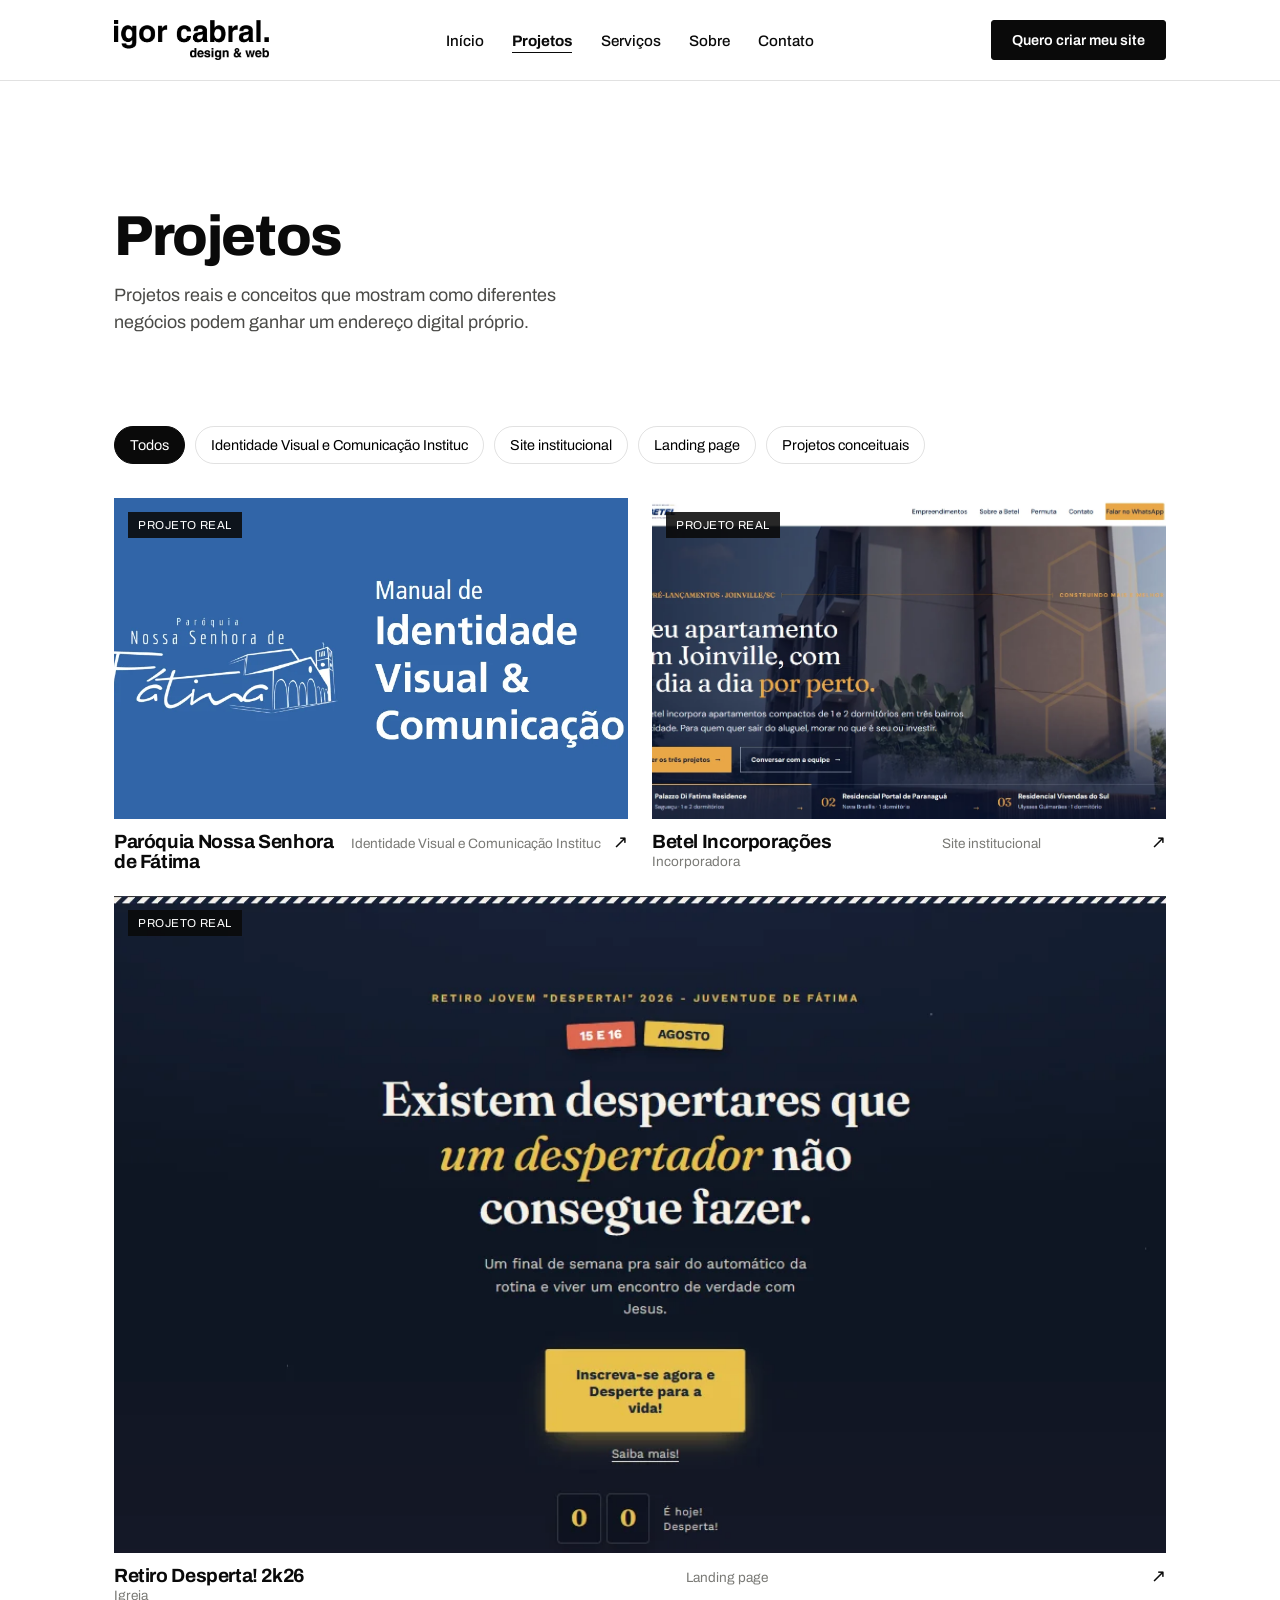
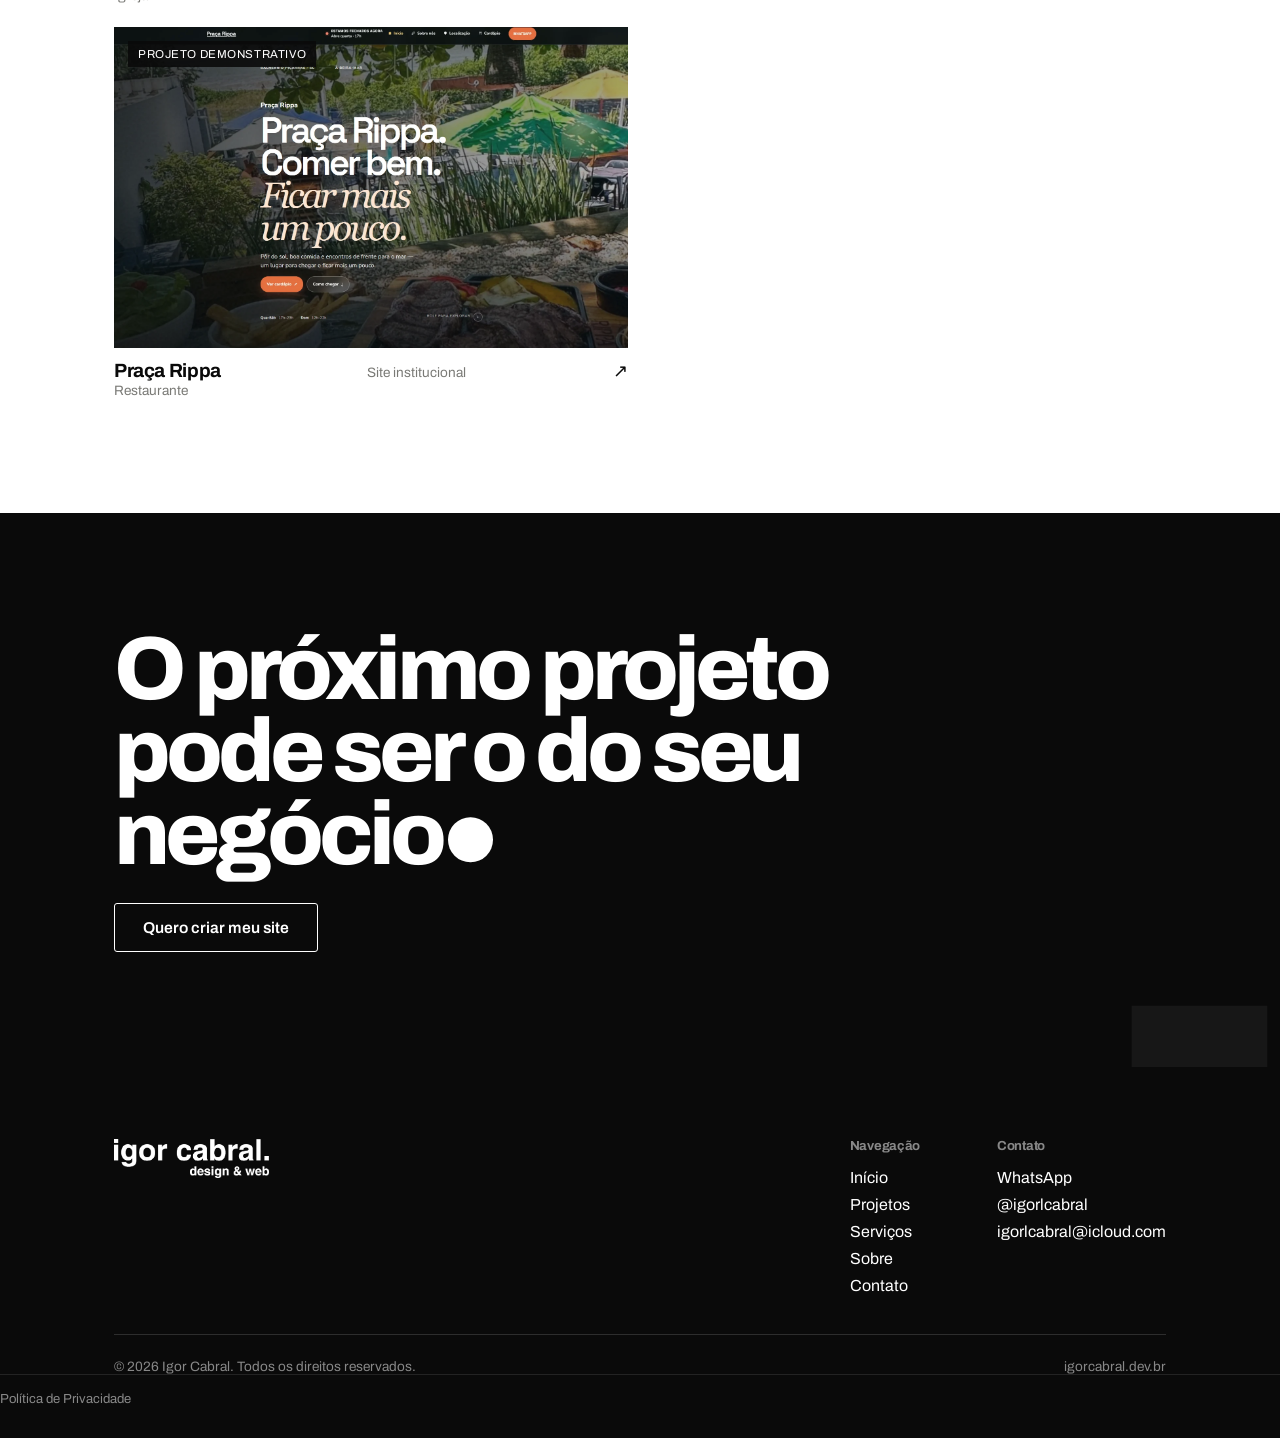
==== commit e2b475e7: "Atualiza site Igor Cabral" ====
--- a/projetos/index.html
+++ b/projetos/index.html
@@ -13,7 +13,7 @@
 <meta property="og:url" content="https://igorcabral.dev.br/projetos/">
 <meta property="og:locale" content="pt_BR">
 <meta name="theme-color" content="#0a0a0a"><link rel="manifest" href="../../site.webmanifest"><link rel="icon" href="../public/images/system/favicon.svg">
-<link rel="stylesheet" href="../css/style.css?v=20261008">
+<link rel="stylesheet" href="../css/style.css">
 </head>
 <body>
 
--- a/css/style.css
+++ b/css/style.css
@@ -1,4 +1,3 @@
-/* versão 2026-10-08 */
 /* ============================================================
    igor cabral. design & web — design system
    Preto + branco. Tipografia como identidade. O ponto como motivo.
@@ -686,58 +685,40 @@
 @media(max-width:760px){.case-layout{grid-template-columns:1fr}.case-gallery{grid-template-columns:1fr}.case-gallery .frame:first-child:last-child{aspect-ratio:4/3}.project-filters{overflow:auto;flex-wrap:nowrap;padding-bottom:5px}.filter-chip{white-space:nowrap}.case-nav{font-size:.9rem}}
 
 
-/* ---------- Mobile: seções em duas colunas (.split) ---------- */
-/* Abaixo de 900px o layout vira uma coluna só. Um título "sticky" aqui ficaria
-   preso por cima do conteúdo (no Sobre, sobre os itens; no Instagram/Site, ocupando
-   270px da tela). Por isso, no celular o título rola normalmente. O efeito sticky
-   continua só no desktop (regra global .split .sticky-note). */
+/* ---------- Mobile: seção "Instagram é vitrine / Site é endereço" ---------- */
+/* No celular, o título continua acompanhando a leitura, mas cada benefício
+   ocupa seu próprio momento e cobre o anterior suavemente. */
 @media (max-width: 899px){
-  .split .sticky-note{
-    position: static;
+  .section--paper .split .sticky-note{
+    position: sticky;
+    top: 72px;
+    z-index: 20;
+    background: var(--paper);
+    padding: 4px 0 24px;
   }
-}
-
-/* ---------- Mobile: seção "Instagram é vitrine / Site é endereço" ---------- */
-/* Cada benefício gruda logo abaixo do menu e o próximo sobe cobrindo o anterior:
-   um por vez, sem texto sobreposto, com contador para mostrar a progressão. */
-@media (max-width: 899px){
+
   .section--paper .split .dot-list{
     gap: 0;
     position: relative;
-    counter-reset: step;
   }
 
   .section--paper .split .dot-list li{
     position: sticky;
-    top: 88px;
-    min-height: 210px;
+    top: 205px;
+    min-height: 190px;
     align-items: flex-start;
-    padding: 30px 64px 30px 18px;
+    padding: 30px 18px;
     margin: 0;
     background: var(--paper);
     border-top: 1px solid var(--line);
     border-bottom: 0;
     box-shadow: 0 -10px 24px rgba(10,10,10,.035);
-    counter-increment: step;
-  }
-
-  .section--paper .split .dot-list li::after{
-    content: "0" counter(step);
-    position: absolute;
-    top: 30px;
-    right: 18px;
-    font-size: .78rem;
-    font-weight: 700;
-    letter-spacing: .1em;
-    color: var(--gray-500, #777);
   }
 
   .section--paper .split .dot-list li:nth-child(1){ z-index: 1; }
   .section--paper .split .dot-list li:nth-child(2){ z-index: 2; }
   .section--paper .split .dot-list li:nth-child(3){ z-index: 3; }
   .section--paper .split .dot-list li:nth-child(4){ z-index: 4; }
-  .section--paper .split .dot-list li:nth-child(5){ z-index: 5; }
-  .section--paper .split .dot-list li:nth-child(6){ z-index: 6; }
 
   .section--paper .split .dot-list li:last-child{
     border-bottom: 1px solid var(--line);
@@ -757,131 +738,3 @@
   background-size: cover;
   background-position: center 35%;
 }
-@media (max-width: 899px){
-  .about-visual{ background-position: center 50%; }
-}
-
-
-/* ---------- Sem rolagem lateral em nenhuma tela ---------- */
-/* A proteção fica só no body (como no original). NÃO colocar overflow no <html>:
-   o main.js trava a rolagem com body.style.overflow = "hidden" ao abrir o menu, e isso
-   só funciona sem quebrar o cabeçalho sticky se o overflow do body for repassado à janela,
-   o que deixa de acontecer quando o <html> também define overflow. */
-body{ overflow-x: hidden; overflow-x: clip; }
-
-/* Menu mobile: fechado, ele fica invisível no próprio lugar (antes era empurrado
-   para fora da tela, à direita, e alargava a página). */
-@media (max-width: 860px){
-  .nav-links{
-    transform: translateY(-12px);
-    opacity: 0;
-    visibility: hidden;
-    pointer-events: none;
-    transition: opacity var(--dur-m) var(--ease), transform var(--dur-m) var(--ease), visibility 0s linear var(--dur-m);
-  }
-  .nav-links.is-open{
-    transform: none;
-    opacity: 1;
-    visibility: visible;
-    pointer-events: auto;
-    transition-delay: 0s;
-  }
-}
-
-/* Cards de projeto: colunas que podem encolher e uma coluna só no celular. */
-.project-grid{ grid-template-columns: repeat(12, minmax(0, 1fr)); }
-.project-card{ min-width: 0; }
-.project-card .meta{ flex-wrap: wrap; }
-@media (max-width: 760px){
-  /* Uma coluna só: o grid de 12 colunas + espaçamento passava da largura da tela. */
-  .project-grid{ grid-template-columns: minmax(0, 1fr); }
-  .project-grid .project-card,
-  .project-grid .project-card:nth-child(3n){ grid-column: auto; }
-  .project-card .meta span{ white-space: normal; }
-}
-
-
-/* ================= Ajustes da rodada ================= */
-
-/* Menu mobile: sem backdrop-filter no cabeçalho, o menu (position: fixed) passa a ser
-   posicionado em relação à tela e não ao cabeçalho: sempre aparece onde a pessoa está. */
-@media (max-width: 860px){
-  .site-header{
-    background: #fff;
-    -webkit-backdrop-filter: none;
-    backdrop-filter: none;
-  }
-}
-
-/* Botão do menu: ao abrir vira uma faixa única (—), sempre preta. */
-.nav-toggle[aria-expanded="true"] span{ background: var(--black); }
-.nav-toggle[aria-expanded="true"] span::before,
-.nav-toggle[aria-expanded="true"] span::after{
-  transform: none;
-  opacity: 0;
-  background: var(--black);
-}
-
-/* "Ver projetos" no CTA final: fundo branco e texto preto; no hover, o contrário com borda branca. */
-.cta-final .btn--ghost{
-  background: #fff;
-  color: #0a0a0a;
-  border-color: #fff;
-}
-.cta-final .btn--ghost::before{ background: #0a0a0a; }
-.cta-final .btn--ghost:hover{
-  background: #0a0a0a;
-  color: #fff;
-  border-color: #fff;
-}
-
-/* Ponto do CTA final: menor e quadrado, como o ponto da logo. */
-.cta-final .dot--lg{
-  width: 0.2em;
-  height: 0.2em;
-  border-radius: 0;
-  margin-left: 0.08em;
-}
-.cta-final::before{
-  content: "";
-  width: clamp(72px, 14vw, 190px);
-  height: clamp(72px, 14vw, 190px);
-  background: #fff;
-  font-size: 0;
-  line-height: 0;
-  right: 4%;
-  bottom: 8%;
-}
-@media (max-width: 620px){
-  .cta-final::before{
-    width: 52px;
-    height: 52px;
-    top: 36px;
-    bottom: auto;
-    right: var(--gutter);
-  }
-}
-
-/* Menu mobile à prova de navegador: no celular o cabeçalho é "fixed" (e não "sticky"),
-   então o menu, que também é fixed, sempre abre em relação à tela, onde a pessoa está. */
-@media (max-width: 860px){
-  :root{ --hdr: 80.02px; }
-  html{ scroll-padding-top: var(--hdr); }
-  body{ padding-top: var(--hdr); }
-  .site-header{
-    position: fixed;
-    top: 0;
-    left: 0;
-    right: 0;
-    -webkit-backdrop-filter: none;
-    backdrop-filter: none;
-  }
-  .nav-links{
-    top: var(--hdr);
-    height: calc(100vh - var(--hdr));
-    height: calc(100dvh - var(--hdr));
-  }
-}
-@media (max-width: 620px){
-  :root{ --hdr: 73px; }
-}
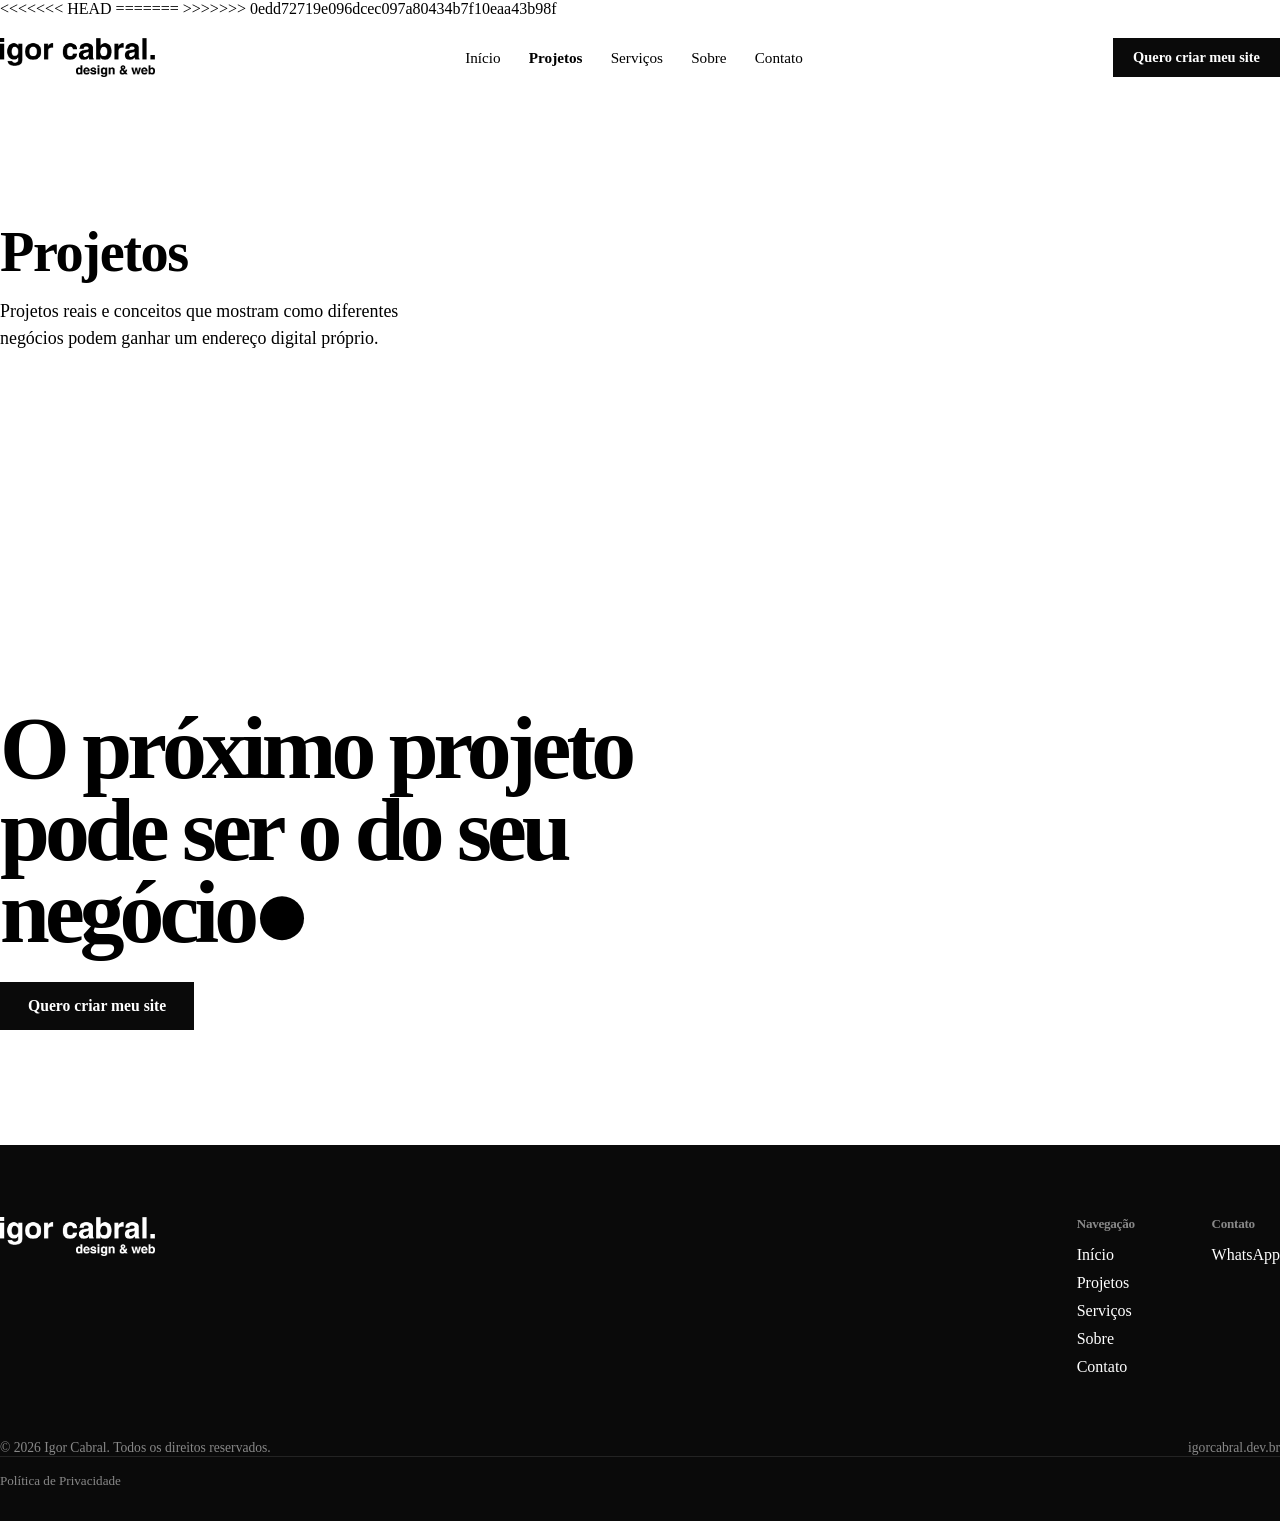
==== commit a665ed31: "Integra histórico e atualiza site" ====
--- a/projetos/index.html
+++ b/projetos/index.html
@@ -13,7 +13,11 @@
 <meta property="og:url" content="https://igorcabral.dev.br/projetos/">
 <meta property="og:locale" content="pt_BR">
 <meta name="theme-color" content="#0a0a0a"><link rel="manifest" href="../../site.webmanifest"><link rel="icon" href="../public/images/system/favicon.svg">
+<<<<<<< HEAD
 <link rel="stylesheet" href="../css/style.css">
+=======
+<link rel="stylesheet" href="../css/style.css?v=20261008">
+>>>>>>> 0edd72719e096dcec097a80434b7f10eaa43b98f
 </head>
 <body>
 
--- a/css/style.css
+++ b/css/style.css
@@ -1,3 +1,7 @@
+<<<<<<< HEAD
+=======
+/* versão 2026-10-08 */
+>>>>>>> 0edd72719e096dcec097a80434b7f10eaa43b98f
 /* ============================================================
    igor cabral. design & web — design system
    Preto + branco. Tipografia como identidade. O ponto como motivo.
@@ -685,6 +689,7 @@
 @media(max-width:760px){.case-layout{grid-template-columns:1fr}.case-gallery{grid-template-columns:1fr}.case-gallery .frame:first-child:last-child{aspect-ratio:4/3}.project-filters{overflow:auto;flex-wrap:nowrap;padding-bottom:5px}.filter-chip{white-space:nowrap}.case-nav{font-size:.9rem}}
 
 
+<<<<<<< HEAD
 /* ---------- Mobile: seção "Instagram é vitrine / Site é endereço" ---------- */
 /* No celular, o título continua acompanhando a leitura, mas cada benefício
    ocupa seu próprio momento e cobre o anterior suavemente. */
@@ -700,25 +705,73 @@
   .section--paper .split .dot-list{
     gap: 0;
     position: relative;
+=======
+/* ---------- Mobile: seções em duas colunas (.split) ---------- */
+/* Abaixo de 900px o layout vira uma coluna só. Um título "sticky" aqui ficaria
+   preso por cima do conteúdo (no Sobre, sobre os itens; no Instagram/Site, ocupando
+   270px da tela). Por isso, no celular o título rola normalmente. O efeito sticky
+   continua só no desktop (regra global .split .sticky-note). */
+@media (max-width: 899px){
+  .split .sticky-note{
+    position: static;
+  }
+}
+
+/* ---------- Mobile: seção "Instagram é vitrine / Site é endereço" ---------- */
+/* Cada benefício gruda logo abaixo do menu e o próximo sobe cobrindo o anterior:
+   um por vez, sem texto sobreposto, com contador para mostrar a progressão. */
+@media (max-width: 899px){
+  .section--paper .split .dot-list{
+    gap: 0;
+    position: relative;
+    counter-reset: step;
+>>>>>>> 0edd72719e096dcec097a80434b7f10eaa43b98f
   }
 
   .section--paper .split .dot-list li{
     position: sticky;
+<<<<<<< HEAD
     top: 205px;
     min-height: 190px;
     align-items: flex-start;
     padding: 30px 18px;
+=======
+    top: 88px;
+    min-height: 210px;
+    align-items: flex-start;
+    padding: 30px 64px 30px 18px;
+>>>>>>> 0edd72719e096dcec097a80434b7f10eaa43b98f
     margin: 0;
     background: var(--paper);
     border-top: 1px solid var(--line);
     border-bottom: 0;
     box-shadow: 0 -10px 24px rgba(10,10,10,.035);
+<<<<<<< HEAD
+=======
+    counter-increment: step;
+  }
+
+  .section--paper .split .dot-list li::after{
+    content: "0" counter(step);
+    position: absolute;
+    top: 30px;
+    right: 18px;
+    font-size: .78rem;
+    font-weight: 700;
+    letter-spacing: .1em;
+    color: var(--gray-500, #777);
+>>>>>>> 0edd72719e096dcec097a80434b7f10eaa43b98f
   }
 
   .section--paper .split .dot-list li:nth-child(1){ z-index: 1; }
   .section--paper .split .dot-list li:nth-child(2){ z-index: 2; }
   .section--paper .split .dot-list li:nth-child(3){ z-index: 3; }
   .section--paper .split .dot-list li:nth-child(4){ z-index: 4; }
+<<<<<<< HEAD
+=======
+  .section--paper .split .dot-list li:nth-child(5){ z-index: 5; }
+  .section--paper .split .dot-list li:nth-child(6){ z-index: 6; }
+>>>>>>> 0edd72719e096dcec097a80434b7f10eaa43b98f
 
   .section--paper .split .dot-list li:last-child{
     border-bottom: 1px solid var(--line);
@@ -738,3 +791,134 @@
   background-size: cover;
   background-position: center 35%;
 }
+<<<<<<< HEAD
+=======
+@media (max-width: 899px){
+  .about-visual{ background-position: center 50%; }
+}
+
+
+/* ---------- Sem rolagem lateral em nenhuma tela ---------- */
+/* A proteção fica só no body (como no original). NÃO colocar overflow no <html>:
+   o main.js trava a rolagem com body.style.overflow = "hidden" ao abrir o menu, e isso
+   só funciona sem quebrar o cabeçalho sticky se o overflow do body for repassado à janela,
+   o que deixa de acontecer quando o <html> também define overflow. */
+body{ overflow-x: hidden; overflow-x: clip; }
+
+/* Menu mobile: fechado, ele fica invisível no próprio lugar (antes era empurrado
+   para fora da tela, à direita, e alargava a página). */
+@media (max-width: 860px){
+  .nav-links{
+    transform: translateY(-12px);
+    opacity: 0;
+    visibility: hidden;
+    pointer-events: none;
+    transition: opacity var(--dur-m) var(--ease), transform var(--dur-m) var(--ease), visibility 0s linear var(--dur-m);
+  }
+  .nav-links.is-open{
+    transform: none;
+    opacity: 1;
+    visibility: visible;
+    pointer-events: auto;
+    transition-delay: 0s;
+  }
+}
+
+/* Cards de projeto: colunas que podem encolher e uma coluna só no celular. */
+.project-grid{ grid-template-columns: repeat(12, minmax(0, 1fr)); }
+.project-card{ min-width: 0; }
+.project-card .meta{ flex-wrap: wrap; }
+@media (max-width: 760px){
+  /* Uma coluna só: o grid de 12 colunas + espaçamento passava da largura da tela. */
+  .project-grid{ grid-template-columns: minmax(0, 1fr); }
+  .project-grid .project-card,
+  .project-grid .project-card:nth-child(3n){ grid-column: auto; }
+  .project-card .meta span{ white-space: normal; }
+}
+
+
+/* ================= Ajustes da rodada ================= */
+
+/* Menu mobile: sem backdrop-filter no cabeçalho, o menu (position: fixed) passa a ser
+   posicionado em relação à tela e não ao cabeçalho: sempre aparece onde a pessoa está. */
+@media (max-width: 860px){
+  .site-header{
+    background: #fff;
+    -webkit-backdrop-filter: none;
+    backdrop-filter: none;
+  }
+}
+
+/* Botão do menu: ao abrir vira uma faixa única (—), sempre preta. */
+.nav-toggle[aria-expanded="true"] span{ background: var(--black); }
+.nav-toggle[aria-expanded="true"] span::before,
+.nav-toggle[aria-expanded="true"] span::after{
+  transform: none;
+  opacity: 0;
+  background: var(--black);
+}
+
+/* "Ver projetos" no CTA final: fundo branco e texto preto; no hover, o contrário com borda branca. */
+.cta-final .btn--ghost{
+  background: #fff;
+  color: #0a0a0a;
+  border-color: #fff;
+}
+.cta-final .btn--ghost::before{ background: #0a0a0a; }
+.cta-final .btn--ghost:hover{
+  background: #0a0a0a;
+  color: #fff;
+  border-color: #fff;
+}
+
+/* Ponto do CTA final: menor e quadrado, como o ponto da logo. */
+.cta-final .dot--lg{
+  width: 0.2em;
+  height: 0.2em;
+  border-radius: 0;
+  margin-left: 0.08em;
+}
+.cta-final::before{
+  content: "";
+  width: clamp(72px, 14vw, 190px);
+  height: clamp(72px, 14vw, 190px);
+  background: #fff;
+  font-size: 0;
+  line-height: 0;
+  right: 4%;
+  bottom: 8%;
+}
+@media (max-width: 620px){
+  .cta-final::before{
+    width: 52px;
+    height: 52px;
+    top: 36px;
+    bottom: auto;
+    right: var(--gutter);
+  }
+}
+
+/* Menu mobile à prova de navegador: no celular o cabeçalho é "fixed" (e não "sticky"),
+   então o menu, que também é fixed, sempre abre em relação à tela, onde a pessoa está. */
+@media (max-width: 860px){
+  :root{ --hdr: 80.02px; }
+  html{ scroll-padding-top: var(--hdr); }
+  body{ padding-top: var(--hdr); }
+  .site-header{
+    position: fixed;
+    top: 0;
+    left: 0;
+    right: 0;
+    -webkit-backdrop-filter: none;
+    backdrop-filter: none;
+  }
+  .nav-links{
+    top: var(--hdr);
+    height: calc(100vh - var(--hdr));
+    height: calc(100dvh - var(--hdr));
+  }
+}
+@media (max-width: 620px){
+  :root{ --hdr: 73px; }
+}
+>>>>>>> 0edd72719e096dcec097a80434b7f10eaa43b98f
--- a/css/style.css
+++ b/css/style.css
@@ -1,3 +1,7 @@
+<<<<<<< HEAD
+=======
+/* versão 2026-10-08 */
+>>>>>>> 0edd72719e096dcec097a80434b7f10eaa43b98f
 /* ============================================================
    igor cabral. design & web — design system
    Preto + branco. Tipografia como identidade. O ponto como motivo.
@@ -685,6 +689,7 @@
 @media(max-width:760px){.case-layout{grid-template-columns:1fr}.case-gallery{grid-template-columns:1fr}.case-gallery .frame:first-child:last-child{aspect-ratio:4/3}.project-filters{overflow:auto;flex-wrap:nowrap;padding-bottom:5px}.filter-chip{white-space:nowrap}.case-nav{font-size:.9rem}}
 
 
+<<<<<<< HEAD
 /* ---------- Mobile: seção "Instagram é vitrine / Site é endereço" ---------- */
 /* No celular, o título continua acompanhando a leitura, mas cada benefício
    ocupa seu próprio momento e cobre o anterior suavemente. */
@@ -700,25 +705,73 @@
   .section--paper .split .dot-list{
     gap: 0;
     position: relative;
+=======
+/* ---------- Mobile: seções em duas colunas (.split) ---------- */
+/* Abaixo de 900px o layout vira uma coluna só. Um título "sticky" aqui ficaria
+   preso por cima do conteúdo (no Sobre, sobre os itens; no Instagram/Site, ocupando
+   270px da tela). Por isso, no celular o título rola normalmente. O efeito sticky
+   continua só no desktop (regra global .split .sticky-note). */
+@media (max-width: 899px){
+  .split .sticky-note{
+    position: static;
+  }
+}
+
+/* ---------- Mobile: seção "Instagram é vitrine / Site é endereço" ---------- */
+/* Cada benefício gruda logo abaixo do menu e o próximo sobe cobrindo o anterior:
+   um por vez, sem texto sobreposto, com contador para mostrar a progressão. */
+@media (max-width: 899px){
+  .section--paper .split .dot-list{
+    gap: 0;
+    position: relative;
+    counter-reset: step;
+>>>>>>> 0edd72719e096dcec097a80434b7f10eaa43b98f
   }
 
   .section--paper .split .dot-list li{
     position: sticky;
+<<<<<<< HEAD
     top: 205px;
     min-height: 190px;
     align-items: flex-start;
     padding: 30px 18px;
+=======
+    top: 88px;
+    min-height: 210px;
+    align-items: flex-start;
+    padding: 30px 64px 30px 18px;
+>>>>>>> 0edd72719e096dcec097a80434b7f10eaa43b98f
     margin: 0;
     background: var(--paper);
     border-top: 1px solid var(--line);
     border-bottom: 0;
     box-shadow: 0 -10px 24px rgba(10,10,10,.035);
+<<<<<<< HEAD
+=======
+    counter-increment: step;
+  }
+
+  .section--paper .split .dot-list li::after{
+    content: "0" counter(step);
+    position: absolute;
+    top: 30px;
+    right: 18px;
+    font-size: .78rem;
+    font-weight: 700;
+    letter-spacing: .1em;
+    color: var(--gray-500, #777);
+>>>>>>> 0edd72719e096dcec097a80434b7f10eaa43b98f
   }
 
   .section--paper .split .dot-list li:nth-child(1){ z-index: 1; }
   .section--paper .split .dot-list li:nth-child(2){ z-index: 2; }
   .section--paper .split .dot-list li:nth-child(3){ z-index: 3; }
   .section--paper .split .dot-list li:nth-child(4){ z-index: 4; }
+<<<<<<< HEAD
+=======
+  .section--paper .split .dot-list li:nth-child(5){ z-index: 5; }
+  .section--paper .split .dot-list li:nth-child(6){ z-index: 6; }
+>>>>>>> 0edd72719e096dcec097a80434b7f10eaa43b98f
 
   .section--paper .split .dot-list li:last-child{
     border-bottom: 1px solid var(--line);
@@ -738,3 +791,134 @@
   background-size: cover;
   background-position: center 35%;
 }
+<<<<<<< HEAD
+=======
+@media (max-width: 899px){
+  .about-visual{ background-position: center 50%; }
+}
+
+
+/* ---------- Sem rolagem lateral em nenhuma tela ---------- */
+/* A proteção fica só no body (como no original). NÃO colocar overflow no <html>:
+   o main.js trava a rolagem com body.style.overflow = "hidden" ao abrir o menu, e isso
+   só funciona sem quebrar o cabeçalho sticky se o overflow do body for repassado à janela,
+   o que deixa de acontecer quando o <html> também define overflow. */
+body{ overflow-x: hidden; overflow-x: clip; }
+
+/* Menu mobile: fechado, ele fica invisível no próprio lugar (antes era empurrado
+   para fora da tela, à direita, e alargava a página). */
+@media (max-width: 860px){
+  .nav-links{
+    transform: translateY(-12px);
+    opacity: 0;
+    visibility: hidden;
+    pointer-events: none;
+    transition: opacity var(--dur-m) var(--ease), transform var(--dur-m) var(--ease), visibility 0s linear var(--dur-m);
+  }
+  .nav-links.is-open{
+    transform: none;
+    opacity: 1;
+    visibility: visible;
+    pointer-events: auto;
+    transition-delay: 0s;
+  }
+}
+
+/* Cards de projeto: colunas que podem encolher e uma coluna só no celular. */
+.project-grid{ grid-template-columns: repeat(12, minmax(0, 1fr)); }
+.project-card{ min-width: 0; }
+.project-card .meta{ flex-wrap: wrap; }
+@media (max-width: 760px){
+  /* Uma coluna só: o grid de 12 colunas + espaçamento passava da largura da tela. */
+  .project-grid{ grid-template-columns: minmax(0, 1fr); }
+  .project-grid .project-card,
+  .project-grid .project-card:nth-child(3n){ grid-column: auto; }
+  .project-card .meta span{ white-space: normal; }
+}
+
+
+/* ================= Ajustes da rodada ================= */
+
+/* Menu mobile: sem backdrop-filter no cabeçalho, o menu (position: fixed) passa a ser
+   posicionado em relação à tela e não ao cabeçalho: sempre aparece onde a pessoa está. */
+@media (max-width: 860px){
+  .site-header{
+    background: #fff;
+    -webkit-backdrop-filter: none;
+    backdrop-filter: none;
+  }
+}
+
+/* Botão do menu: ao abrir vira uma faixa única (—), sempre preta. */
+.nav-toggle[aria-expanded="true"] span{ background: var(--black); }
+.nav-toggle[aria-expanded="true"] span::before,
+.nav-toggle[aria-expanded="true"] span::after{
+  transform: none;
+  opacity: 0;
+  background: var(--black);
+}
+
+/* "Ver projetos" no CTA final: fundo branco e texto preto; no hover, o contrário com borda branca. */
+.cta-final .btn--ghost{
+  background: #fff;
+  color: #0a0a0a;
+  border-color: #fff;
+}
+.cta-final .btn--ghost::before{ background: #0a0a0a; }
+.cta-final .btn--ghost:hover{
+  background: #0a0a0a;
+  color: #fff;
+  border-color: #fff;
+}
+
+/* Ponto do CTA final: menor e quadrado, como o ponto da logo. */
+.cta-final .dot--lg{
+  width: 0.2em;
+  height: 0.2em;
+  border-radius: 0;
+  margin-left: 0.08em;
+}
+.cta-final::before{
+  content: "";
+  width: clamp(72px, 14vw, 190px);
+  height: clamp(72px, 14vw, 190px);
+  background: #fff;
+  font-size: 0;
+  line-height: 0;
+  right: 4%;
+  bottom: 8%;
+}
+@media (max-width: 620px){
+  .cta-final::before{
+    width: 52px;
+    height: 52px;
+    top: 36px;
+    bottom: auto;
+    right: var(--gutter);
+  }
+}
+
+/* Menu mobile à prova de navegador: no celular o cabeçalho é "fixed" (e não "sticky"),
+   então o menu, que também é fixed, sempre abre em relação à tela, onde a pessoa está. */
+@media (max-width: 860px){
+  :root{ --hdr: 80.02px; }
+  html{ scroll-padding-top: var(--hdr); }
+  body{ padding-top: var(--hdr); }
+  .site-header{
+    position: fixed;
+    top: 0;
+    left: 0;
+    right: 0;
+    -webkit-backdrop-filter: none;
+    backdrop-filter: none;
+  }
+  .nav-links{
+    top: var(--hdr);
+    height: calc(100vh - var(--hdr));
+    height: calc(100dvh - var(--hdr));
+  }
+}
+@media (max-width: 620px){
+  :root{ --hdr: 73px; }
+}
+>>>>>>> 0edd72719e096dcec097a80434b7f10eaa43b98f
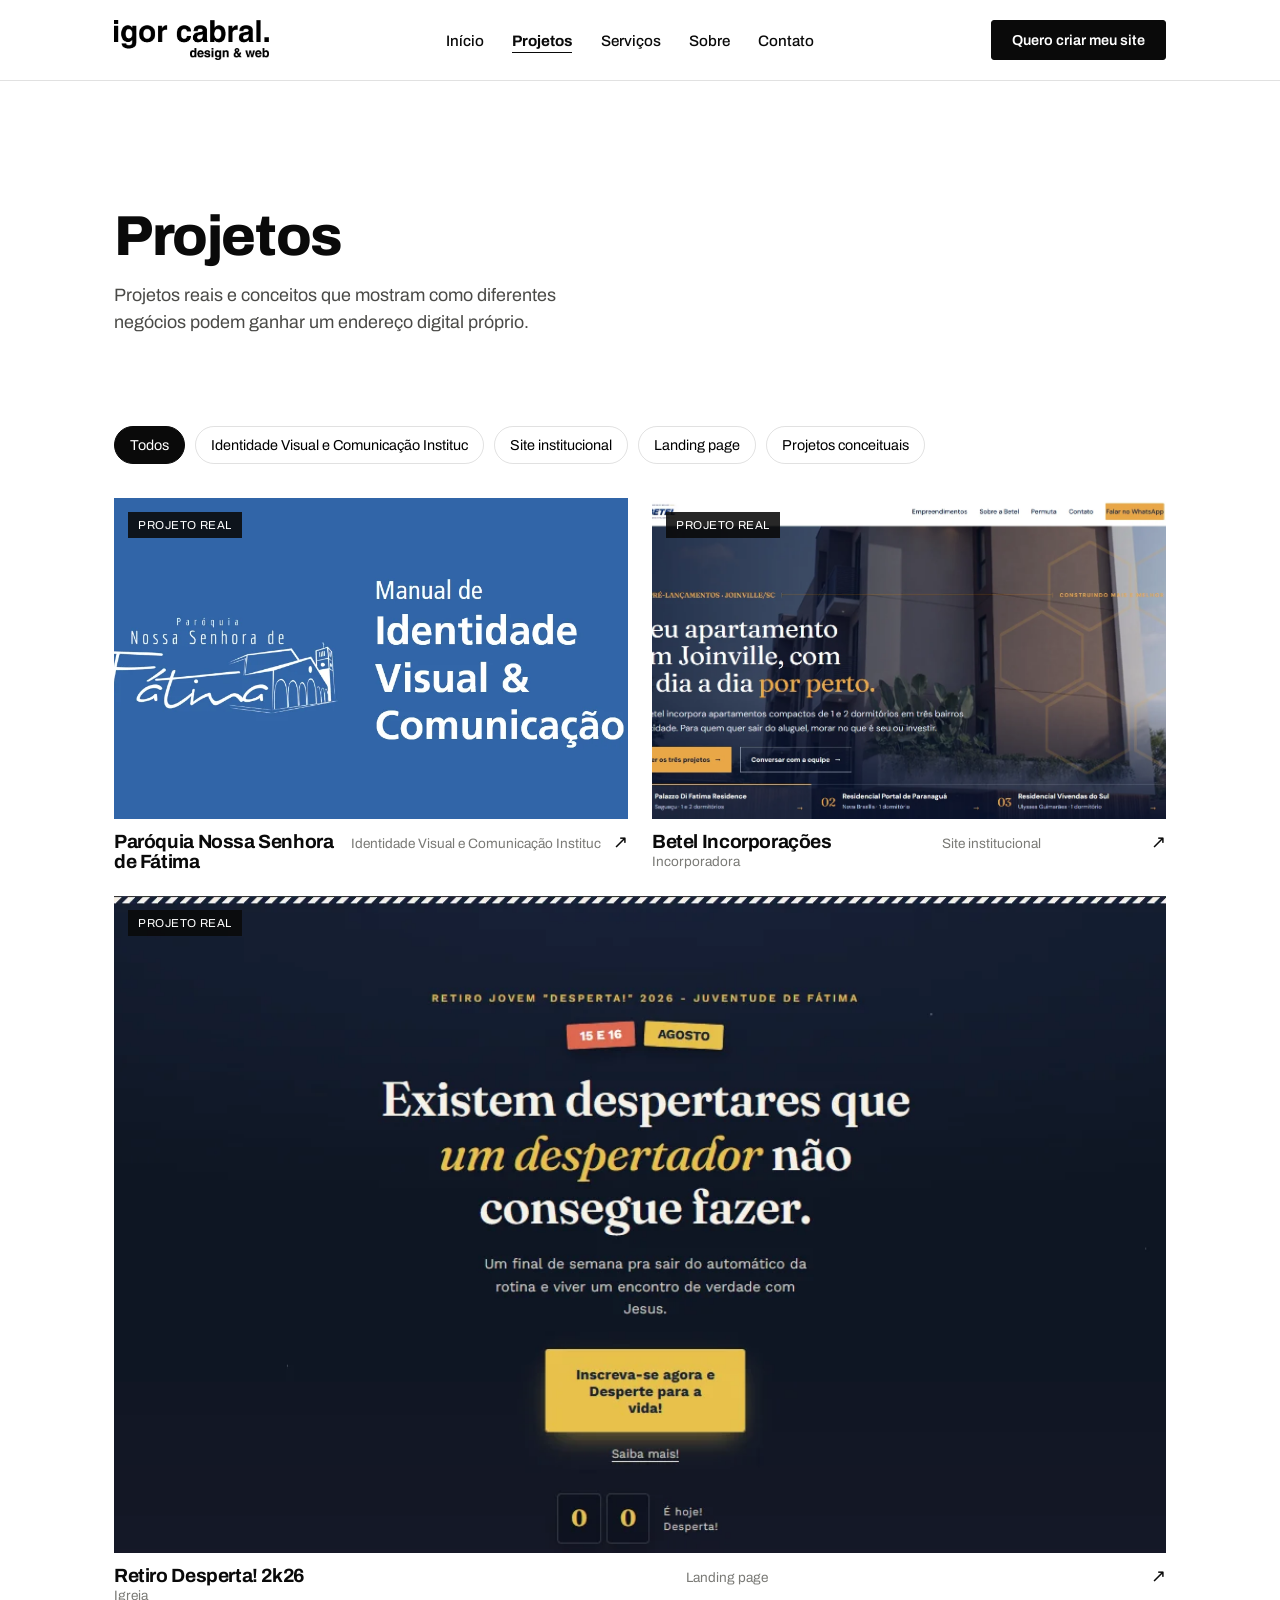
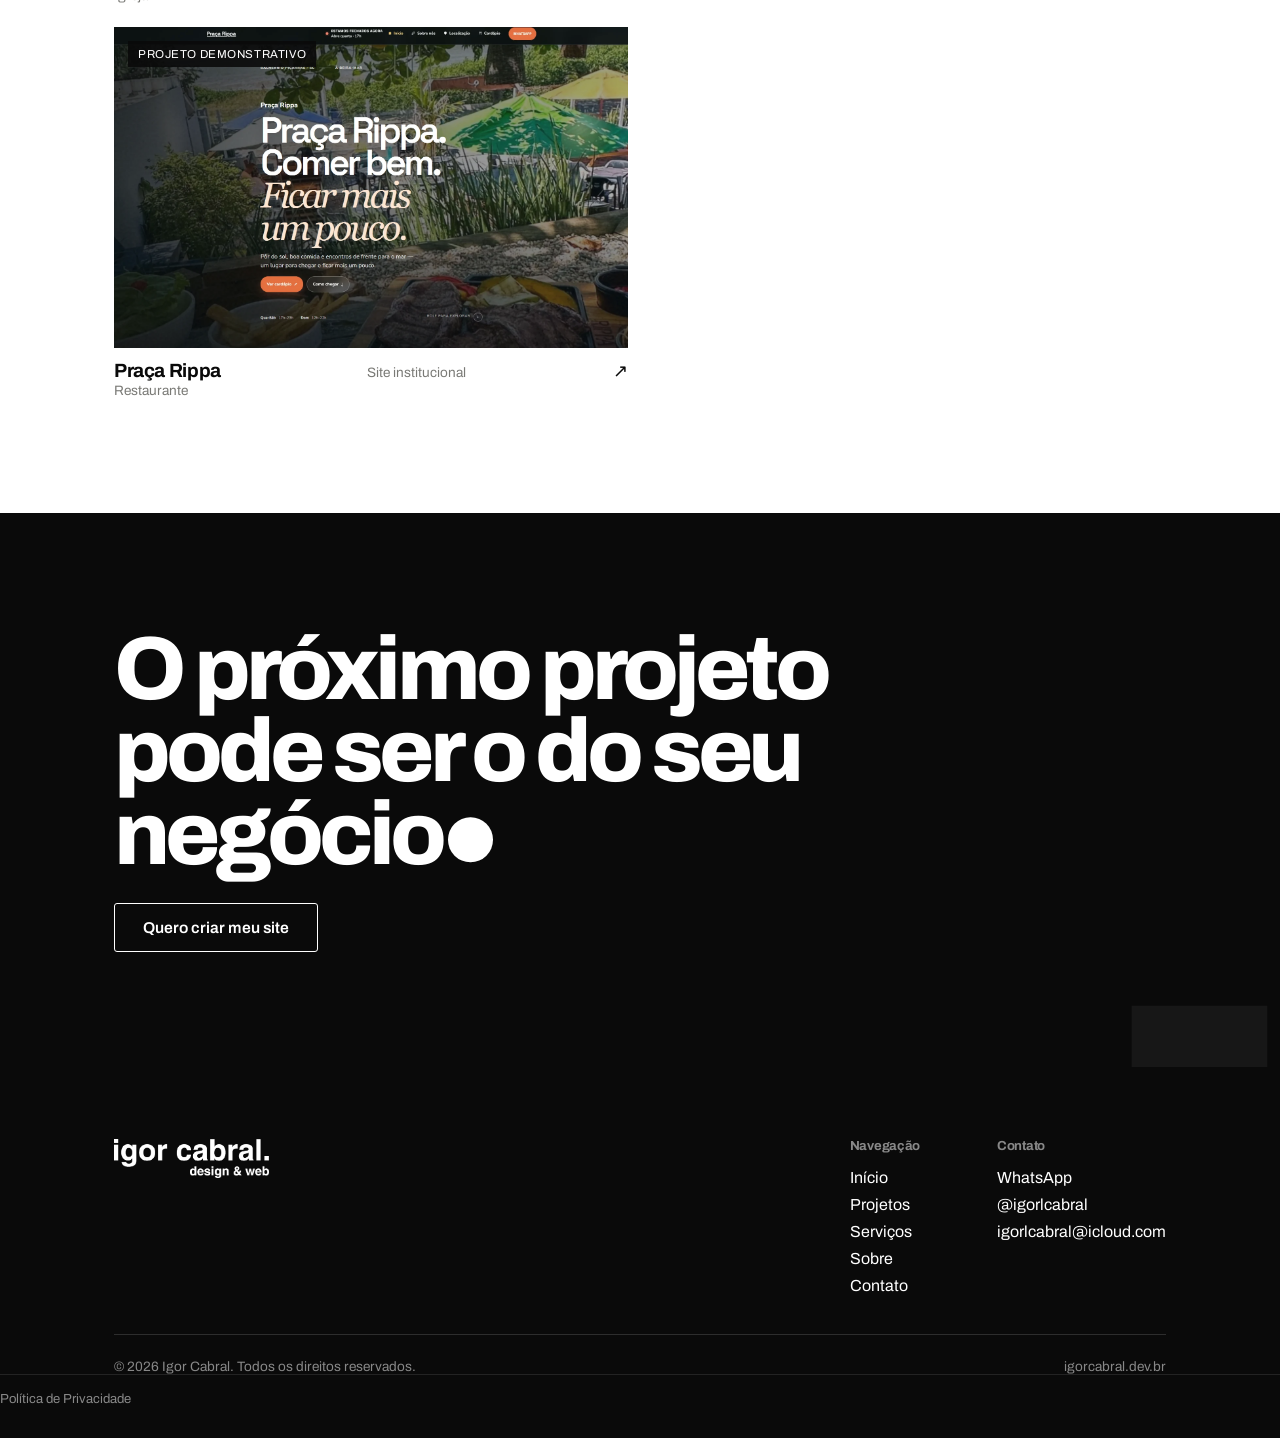
==== commit 34941a63: "Corrige conflitos e restaura identidade visual do site" ====
--- a/projetos/index.html
+++ b/projetos/index.html
@@ -13,11 +13,7 @@
 <meta property="og:url" content="https://igorcabral.dev.br/projetos/">
 <meta property="og:locale" content="pt_BR">
 <meta name="theme-color" content="#0a0a0a"><link rel="manifest" href="../../site.webmanifest"><link rel="icon" href="../public/images/system/favicon.svg">
-<<<<<<< HEAD
 <link rel="stylesheet" href="../css/style.css">
-=======
-<link rel="stylesheet" href="../css/style.css?v=20261008">
->>>>>>> 0edd72719e096dcec097a80434b7f10eaa43b98f
 </head>
 <body>
 
--- a/css/style.css
+++ b/css/style.css
@@ -1,7 +1,3 @@
-<<<<<<< HEAD
-=======
-/* versão 2026-10-08 */
->>>>>>> 0edd72719e096dcec097a80434b7f10eaa43b98f
 /* ============================================================
    igor cabral. design & web — design system
    Preto + branco. Tipografia como identidade. O ponto como motivo.
@@ -689,7 +685,6 @@
 @media(max-width:760px){.case-layout{grid-template-columns:1fr}.case-gallery{grid-template-columns:1fr}.case-gallery .frame:first-child:last-child{aspect-ratio:4/3}.project-filters{overflow:auto;flex-wrap:nowrap;padding-bottom:5px}.filter-chip{white-space:nowrap}.case-nav{font-size:.9rem}}
 
 
-<<<<<<< HEAD
 /* ---------- Mobile: seção "Instagram é vitrine / Site é endereço" ---------- */
 /* No celular, o título continua acompanhando a leitura, mas cada benefício
    ocupa seu próprio momento e cobre o anterior suavemente. */
@@ -705,73 +700,25 @@
   .section--paper .split .dot-list{
     gap: 0;
     position: relative;
-=======
-/* ---------- Mobile: seções em duas colunas (.split) ---------- */
-/* Abaixo de 900px o layout vira uma coluna só. Um título "sticky" aqui ficaria
-   preso por cima do conteúdo (no Sobre, sobre os itens; no Instagram/Site, ocupando
-   270px da tela). Por isso, no celular o título rola normalmente. O efeito sticky
-   continua só no desktop (regra global .split .sticky-note). */
-@media (max-width: 899px){
-  .split .sticky-note{
-    position: static;
-  }
-}
-
-/* ---------- Mobile: seção "Instagram é vitrine / Site é endereço" ---------- */
-/* Cada benefício gruda logo abaixo do menu e o próximo sobe cobrindo o anterior:
-   um por vez, sem texto sobreposto, com contador para mostrar a progressão. */
-@media (max-width: 899px){
-  .section--paper .split .dot-list{
-    gap: 0;
-    position: relative;
-    counter-reset: step;
->>>>>>> 0edd72719e096dcec097a80434b7f10eaa43b98f
   }
 
   .section--paper .split .dot-list li{
     position: sticky;
-<<<<<<< HEAD
     top: 205px;
     min-height: 190px;
     align-items: flex-start;
     padding: 30px 18px;
-=======
-    top: 88px;
-    min-height: 210px;
-    align-items: flex-start;
-    padding: 30px 64px 30px 18px;
->>>>>>> 0edd72719e096dcec097a80434b7f10eaa43b98f
     margin: 0;
     background: var(--paper);
     border-top: 1px solid var(--line);
     border-bottom: 0;
     box-shadow: 0 -10px 24px rgba(10,10,10,.035);
-<<<<<<< HEAD
-=======
-    counter-increment: step;
-  }
-
-  .section--paper .split .dot-list li::after{
-    content: "0" counter(step);
-    position: absolute;
-    top: 30px;
-    right: 18px;
-    font-size: .78rem;
-    font-weight: 700;
-    letter-spacing: .1em;
-    color: var(--gray-500, #777);
->>>>>>> 0edd72719e096dcec097a80434b7f10eaa43b98f
   }
 
   .section--paper .split .dot-list li:nth-child(1){ z-index: 1; }
   .section--paper .split .dot-list li:nth-child(2){ z-index: 2; }
   .section--paper .split .dot-list li:nth-child(3){ z-index: 3; }
   .section--paper .split .dot-list li:nth-child(4){ z-index: 4; }
-<<<<<<< HEAD
-=======
-  .section--paper .split .dot-list li:nth-child(5){ z-index: 5; }
-  .section--paper .split .dot-list li:nth-child(6){ z-index: 6; }
->>>>>>> 0edd72719e096dcec097a80434b7f10eaa43b98f
 
   .section--paper .split .dot-list li:last-child{
     border-bottom: 1px solid var(--line);
@@ -791,134 +738,3 @@
   background-size: cover;
   background-position: center 35%;
 }
-<<<<<<< HEAD
-=======
-@media (max-width: 899px){
-  .about-visual{ background-position: center 50%; }
-}
-
-
-/* ---------- Sem rolagem lateral em nenhuma tela ---------- */
-/* A proteção fica só no body (como no original). NÃO colocar overflow no <html>:
-   o main.js trava a rolagem com body.style.overflow = "hidden" ao abrir o menu, e isso
-   só funciona sem quebrar o cabeçalho sticky se o overflow do body for repassado à janela,
-   o que deixa de acontecer quando o <html> também define overflow. */
-body{ overflow-x: hidden; overflow-x: clip; }
-
-/* Menu mobile: fechado, ele fica invisível no próprio lugar (antes era empurrado
-   para fora da tela, à direita, e alargava a página). */
-@media (max-width: 860px){
-  .nav-links{
-    transform: translateY(-12px);
-    opacity: 0;
-    visibility: hidden;
-    pointer-events: none;
-    transition: opacity var(--dur-m) var(--ease), transform var(--dur-m) var(--ease), visibility 0s linear var(--dur-m);
-  }
-  .nav-links.is-open{
-    transform: none;
-    opacity: 1;
-    visibility: visible;
-    pointer-events: auto;
-    transition-delay: 0s;
-  }
-}
-
-/* Cards de projeto: colunas que podem encolher e uma coluna só no celular. */
-.project-grid{ grid-template-columns: repeat(12, minmax(0, 1fr)); }
-.project-card{ min-width: 0; }
-.project-card .meta{ flex-wrap: wrap; }
-@media (max-width: 760px){
-  /* Uma coluna só: o grid de 12 colunas + espaçamento passava da largura da tela. */
-  .project-grid{ grid-template-columns: minmax(0, 1fr); }
-  .project-grid .project-card,
-  .project-grid .project-card:nth-child(3n){ grid-column: auto; }
-  .project-card .meta span{ white-space: normal; }
-}
-
-
-/* ================= Ajustes da rodada ================= */
-
-/* Menu mobile: sem backdrop-filter no cabeçalho, o menu (position: fixed) passa a ser
-   posicionado em relação à tela e não ao cabeçalho: sempre aparece onde a pessoa está. */
-@media (max-width: 860px){
-  .site-header{
-    background: #fff;
-    -webkit-backdrop-filter: none;
-    backdrop-filter: none;
-  }
-}
-
-/* Botão do menu: ao abrir vira uma faixa única (—), sempre preta. */
-.nav-toggle[aria-expanded="true"] span{ background: var(--black); }
-.nav-toggle[aria-expanded="true"] span::before,
-.nav-toggle[aria-expanded="true"] span::after{
-  transform: none;
-  opacity: 0;
-  background: var(--black);
-}
-
-/* "Ver projetos" no CTA final: fundo branco e texto preto; no hover, o contrário com borda branca. */
-.cta-final .btn--ghost{
-  background: #fff;
-  color: #0a0a0a;
-  border-color: #fff;
-}
-.cta-final .btn--ghost::before{ background: #0a0a0a; }
-.cta-final .btn--ghost:hover{
-  background: #0a0a0a;
-  color: #fff;
-  border-color: #fff;
-}
-
-/* Ponto do CTA final: menor e quadrado, como o ponto da logo. */
-.cta-final .dot--lg{
-  width: 0.2em;
-  height: 0.2em;
-  border-radius: 0;
-  margin-left: 0.08em;
-}
-.cta-final::before{
-  content: "";
-  width: clamp(72px, 14vw, 190px);
-  height: clamp(72px, 14vw, 190px);
-  background: #fff;
-  font-size: 0;
-  line-height: 0;
-  right: 4%;
-  bottom: 8%;
-}
-@media (max-width: 620px){
-  .cta-final::before{
-    width: 52px;
-    height: 52px;
-    top: 36px;
-    bottom: auto;
-    right: var(--gutter);
-  }
-}
-
-/* Menu mobile à prova de navegador: no celular o cabeçalho é "fixed" (e não "sticky"),
-   então o menu, que também é fixed, sempre abre em relação à tela, onde a pessoa está. */
-@media (max-width: 860px){
-  :root{ --hdr: 80.02px; }
-  html{ scroll-padding-top: var(--hdr); }
-  body{ padding-top: var(--hdr); }
-  .site-header{
-    position: fixed;
-    top: 0;
-    left: 0;
-    right: 0;
-    -webkit-backdrop-filter: none;
-    backdrop-filter: none;
-  }
-  .nav-links{
-    top: var(--hdr);
-    height: calc(100vh - var(--hdr));
-    height: calc(100dvh - var(--hdr));
-  }
-}
-@media (max-width: 620px){
-  :root{ --hdr: 73px; }
-}
->>>>>>> 0edd72719e096dcec097a80434b7f10eaa43b98f
